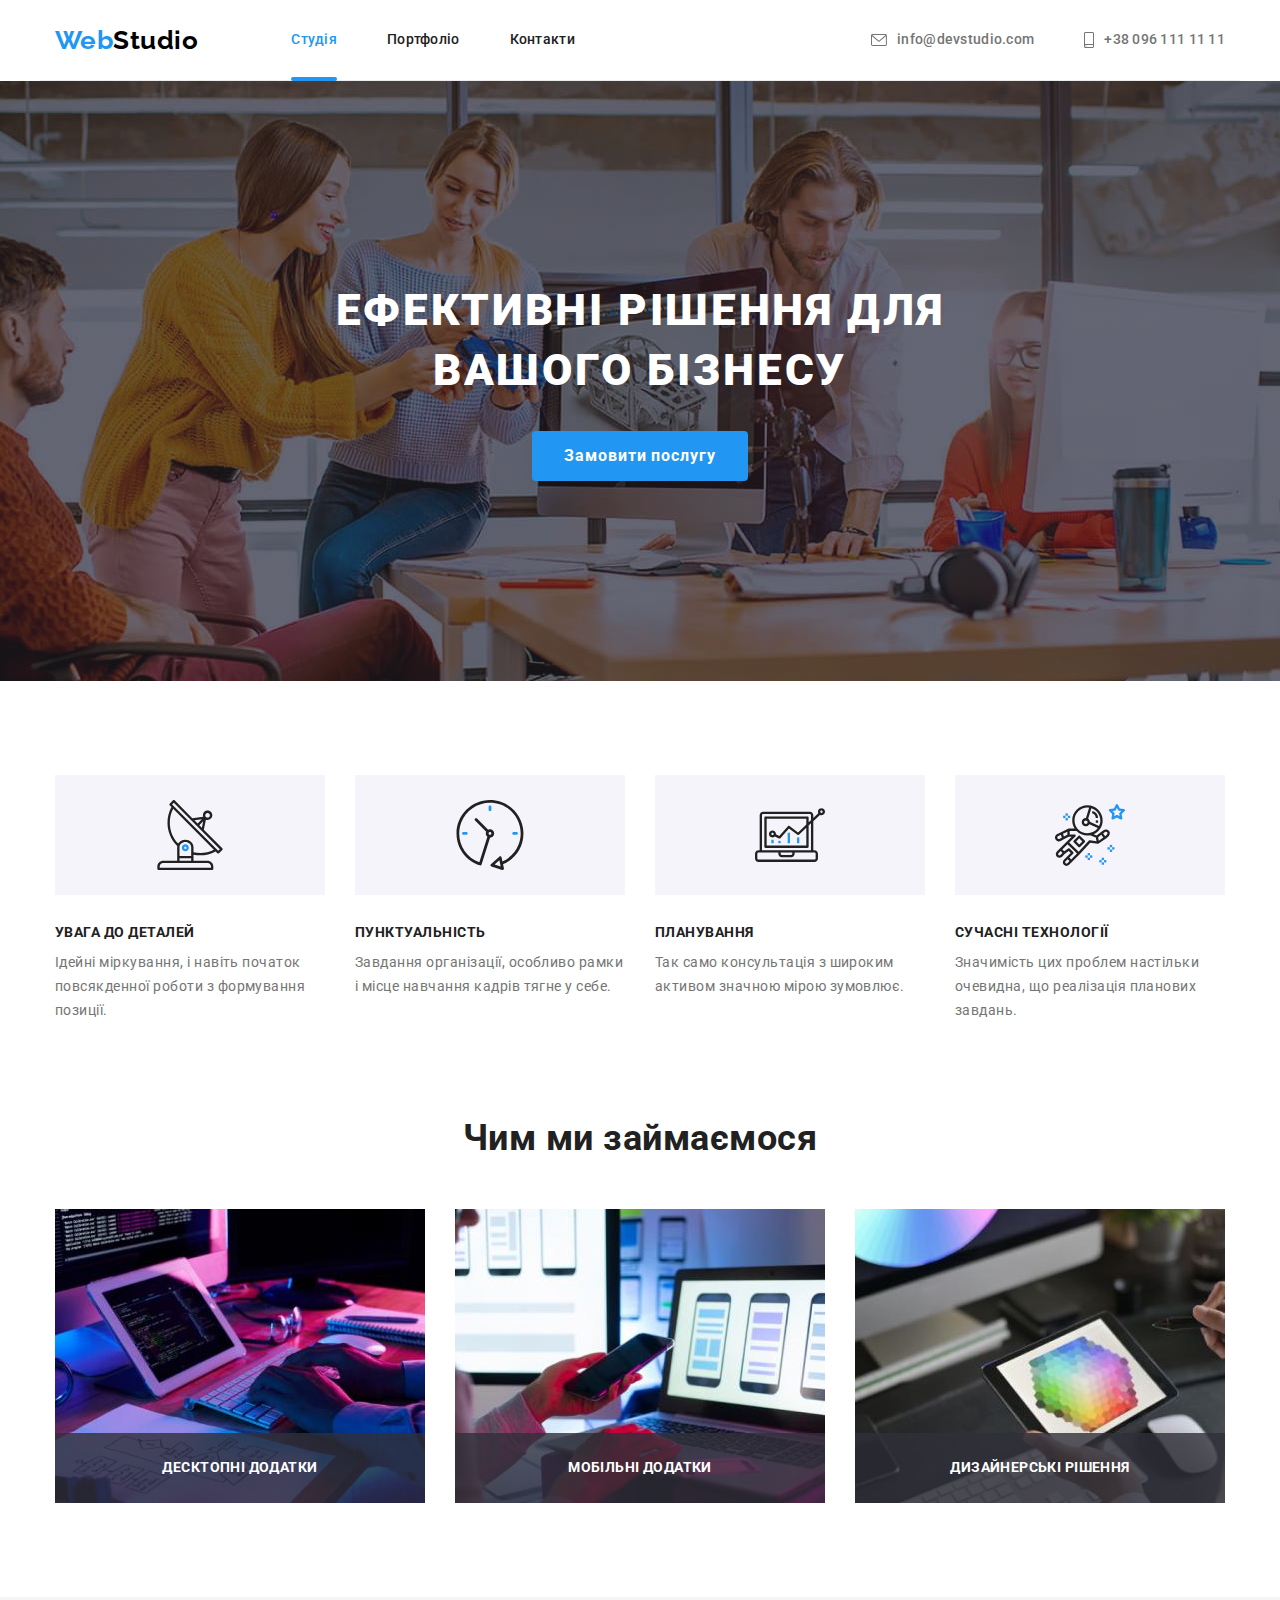
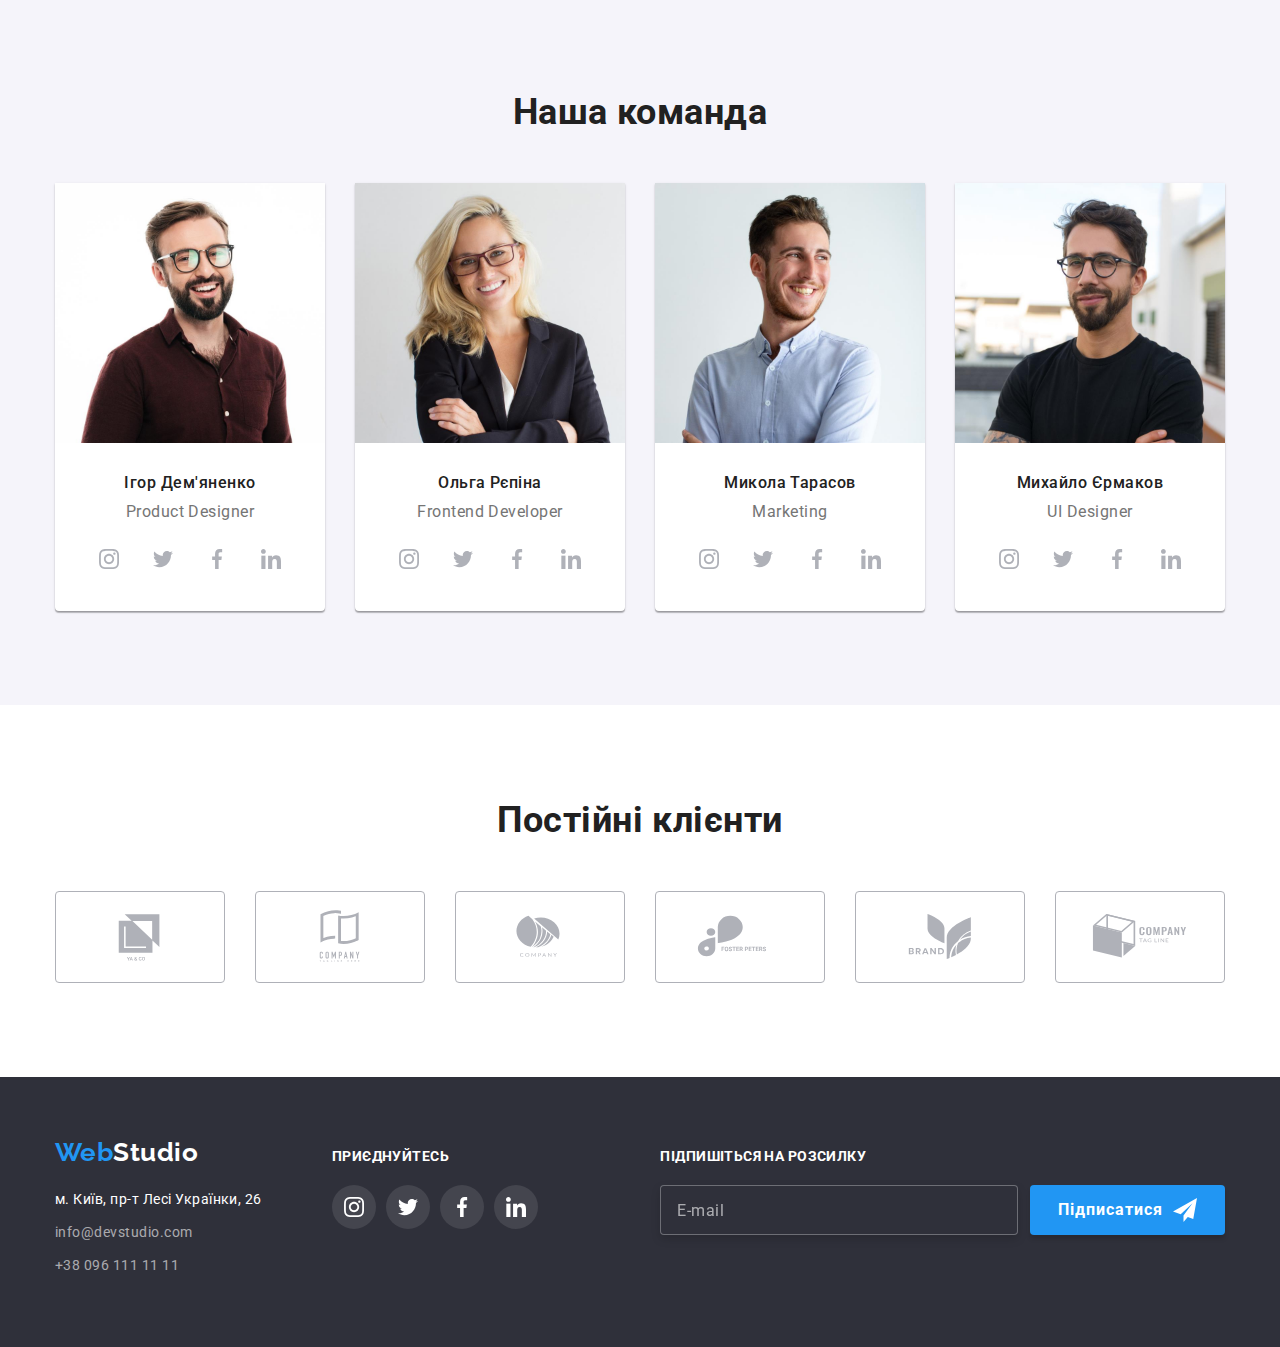
==== index.html @ 06f10ed0 "Initial commit" ====
<!DOCTYPE html>
<html lang="uk">
  <head>
    <meta charset="UTF-8" />
    <meta http-equiv="X-UA-Compatible" content="IE=edge" />
    <meta name="viewport" content="width=device-width, initial-scale=1.0" />
    <title>Document</title>
    <link rel="preconnect" href="https://fonts.googleapis.com" />
    <link rel="preconnect" href="https://fonts.gstatic.com" crossorigin />
    <link
      href="https://fonts.googleapis.com/css2?family=Raleway:wght@700&family=Roboto:wght@400;500;700;900&display=swap"
      rel="stylesheet"
    />
    <link
      rel="stylesheet"
      href="https://cdnjs.cloudflare.com/ajax/libs/modern-normalize/1.1.0/modern-normalize.min.css"
    />
    <link rel="stylesheet" href="./css/styles.css" />
  </head>

  <body>
    <!--Header-->
    <header class="index">
      <div class="container header">
        <nav class="main-nav">
          <a class="logo link" href=""><span class="accent">Web</span>Studio</a>

          <ul class="site-nav list">
            <li class="item">
              <a href="./index.html" class="link current">Студія</a>
            </li>
            <li class="item">
              <a href="./portfolio.html" class="link">Портфоліо</a>
            </li>
            <li class="item"><a href="" class="link">Контакти</a></li>
          </ul>
        </nav>

        <ul class="contacts-nav list">
          <li class="item">
            <a class="contacts-link link" href="mailto:info@devstudio.com">
              <svg class="mail-icon" width="16" height="12">
                <use href="./images/icons.svg#envelope"></use>
              </svg>
              info@devstudio.com</a
            >
          </li>
          <li class="item">
            <a class="contacts-link link" href="tel:+380961111111">
              <svg class="phone-icon" width="10" height="16">
                <use href="./images/icons.svg#smartphone"></use>
              </svg>
              +38 096 111 11 11</a
            >
          </li>
        </ul>
      </div>
    </header>

    <!-- Main -->
    <main>
      <!-- Hero -->
      <section class="hero overlay">
        <h1 class="hero-title">
          Ефективні рішення для <br />
          вашого бізнесу
        </h1>
        <button type="button" class="modal-button" data-modal-open>
          Замовити послугу
        </button>
      </section>

      <!-- Advantages -->
      <section class="section">
        <div class="container">
          <h2 class="section-title visually-hidden">Переваги студії</h2>
          <ul class="advantages-list list">
            <li class="item">
              <div class="advantage-icon-container">
                <svg class="advantage-icon" width="70px" height="70px">
                  <use href="./images/icons.svg#satellite_dish"></use>
                </svg>
              </div>
              <h3 class="title">УВАГА ДО ДЕТАЛЕЙ</h3>
              <p class="text">
                Ідейні міркування, і навіть початок повсякденної роботи з
                формування позиції.
              </p>
            </li>
            <li class="item">
              <div class="advantage-icon-container">
                <svg class="advantage-icon" width="70px" height="70px">
                  <use href="./images/icons.svg#clock"></use>
                </svg>
              </div>
              <h3 class="title">ПУНКТУАЛЬНІСТЬ</h3>
              <p class="text">
                Завдання організації, особливо рамки і місце навчання кадрів
                тягне у себе.
              </p>
            </li>
            <li class="item">
              <div class="advantage-icon-container">
                <svg class="advantage-icon" width="70px" height="70px">
                  <use href="./images/icons.svg#diagram"></use>
                </svg>
              </div>
              <h3 class="title">ПЛАНУВАННЯ</h3>
              <p class="text">
                Так само консультація з широким активом значною мірою зумовлює.
              </p>
            </li>
            <li class="item">
              <div class="advantage-icon-container">
                <svg class="advantage-icon" width="70px" height="70px">
                  <use href="./images/icons.svg#astronaut"></use>
                </svg>
              </div>
              <h3 class="title">СУЧАСНІ ТЕХНОЛОГІЇ</h3>
              <p class="text">
                Значимість цих проблем настільки очевидна, що реалізація
                планових завдань.
              </p>
            </li>
          </ul>
        </div>
      </section>

      <!-- Activity -->
      <section class="section no-padding-top">
        <div class="container">
          <h2 class="section-title">Чим ми займаємося</h2>
          <ul class="activity-list list">
            <li class="item">
              <div class="activity-list-container">
                <img
                  class="image"
                  src="./images/activity_1keyboard.jpg"
                  alt="Друк на клавіатурі"
                  width="370"
                  height="294"
                />
                <h3 class="title">Десктопні додатки</h3>
              </div>
            </li>
            <li class="item">
              <div class="activity-list-container">
                <img
                  class="image"
                  src="./images/activity_2laptop.jpg"
                  alt="Телефон та ноутбук"
                  width="370"
                  height="294"
                />
                <h3 class="title">Мобільні додатки</h3>
              </div>
            </li>
            <li class="item">
              <div class="activity-list-container">
                <img
                  class="image"
                  src="./images/activity_3tablet.jpg"
                  alt="Колірна гама на планшеті"
                  width="370"
                  height="294"
                />
                <h3 class="title">Дизайнерські рішення</h3>
              </div>
            </li>
          </ul>
        </div>
      </section>

      <!-- Team -->
      <section class="section team">
        <div class="container">
          <h2 class="section-title">Наша команда</h2>
          <ul class="team-list list">
            <li class="item">
              <img
                class="image"
                src="./images/product_designer.jpg"
                alt="Product Designer"
                width="270"
                height="260"
              />
              <div class="team-box">
                <h3 class="title">Ігор Дем'яненко</h3>
                <p class="text" lang="en">Product Designer</p>
                <ul class="social-list list">
                  <li class="social-list-item">
                    <a href="" class="social-list-link">
                      <svg class="social-list-icon" width="20px" height="20px">
                        <use href="./images/icons.svg#instagram"></use>
                      </svg>
                    </a>
                  </li>
                  <li class="social-list-item">
                    <a href="" class="social-list-link">
                      <svg class="social-list-icon" width="20px" height="20px">
                        <use href="./images/icons.svg#twitter"></use>
                      </svg>
                    </a>
                  </li>
                  <li class="social-list-item">
                    <a href="" class="social-list-link">
                      <svg class="social-list-icon" width="20px" height="20px">
                        <use href="./images/icons.svg#facebook"></use>
                      </svg>
                    </a>
                  </li>
                  <li class="social-list-item">
                    <a href="" class="social-list-link">
                      <svg class="social-list-icon" width="20px" height="20px">
                        <use href="./images/icons.svg#linkedin"></use>
                      </svg>
                    </a>
                  </li>
                </ul>
              </div>
            </li>
            <li class="item">
              <img
                class="image"
                src="./images/frontend_developer.jpg"
                alt="Frontend Developer"
                width="270"
                height="260"
              />
              <div class="team-box">
                <h3 class="title">Ольга Рєпіна</h3>
                <p class="text" lang="en">Frontend Developer</p>
                <ul class="social-list list">
                  <li class="social-list-item">
                    <a href="" class="social-list-link">
                      <svg class="social-list-icon" width="20px" height="20px">
                        <use href="./images/icons.svg#instagram"></use>
                      </svg>
                    </a>
                  </li>
                  <li class="social-list-item">
                    <a href="" class="social-list-link">
                      <svg class="social-list-icon" width="20px" height="20px">
                        <use href="./images/icons.svg#twitter"></use>
                      </svg>
                    </a>
                  </li>
                  <li class="social-list-item">
                    <a href="" class="social-list-link">
                      <svg class="social-list-icon" width="20px" height="20px">
                        <use href="./images/icons.svg#facebook"></use>
                      </svg>
                    </a>
                  </li>
                  <li class="social-list-item">
                    <a href="" class="social-list-link">
                      <svg class="social-list-icon" width="20px" height="20px">
                        <use href="./images/icons.svg#linkedin"></use>
                      </svg>
                    </a>
                  </li>
                </ul>
              </div>
            </li>
            <li class="item">
              <img
                class="image"
                src="./images/marketing.jpg"
                alt="Marketing"
                width="270"
                height="260"
              />
              <div class="team-box">
                <h3 class="title">Микола Тарасов</h3>
                <p class="text" lang="en">Marketing</p>
                <ul class="social-list list">
                  <li class="social-list-item">
                    <a href="" class="social-list-link">
                      <svg class="social-list-icon" width="20px" height="20px">
                        <use href="./images/icons.svg#instagram"></use>
                      </svg>
                    </a>
                  </li>
                  <li class="social-list-item">
                    <a href="" class="social-list-link">
                      <svg class="social-list-icon" width="20px" height="20px">
                        <use href="./images/icons.svg#twitter"></use>
                      </svg>
                    </a>
                  </li>
                  <li class="social-list-item">
                    <a href="" class="social-list-link">
                      <svg class="social-list-icon" width="20px" height="20px">
                        <use href="./images/icons.svg#facebook"></use>
                      </svg>
                    </a>
                  </li>
                  <li class="social-list-item">
                    <a href="" class="social-list-link">
                      <svg class="social-list-icon" width="20px" height="20px">
                        <use href="./images/icons.svg#linkedin"></use>
                      </svg>
                    </a>
                  </li>
                </ul>
              </div>
            </li>
            <li class="item">
              <img
                class="image"
                src="./images/ui_designer.jpg"
                alt="UI Designer"
                width="270"
                height="260"
              />
              <div class="team-box">
                <h3 class="title">Михайло Єрмаков</h3>
                <p class="text" lang="en">UI Designer</p>
                <ul class="social-list list">
                  <li class="social-list-item">
                    <a href="" class="social-list-link">
                      <svg class="social-list-icon" width="20px" height="20px">
                        <use href="./images/icons.svg#instagram"></use>
                      </svg>
                    </a>
                  </li>
                  <li class="social-list-item">
                    <a href="" class="social-list-link">
                      <svg class="social-list-icon" width="20px" height="20px">
                        <use href="./images/icons.svg#twitter"></use>
                      </svg>
                    </a>
                  </li>
                  <li class="social-list-item">
                    <a href="" class="social-list-link">
                      <svg class="social-list-icon" width="20px" height="20px">
                        <use href="./images/icons.svg#facebook"></use>
                      </svg>
                    </a>
                  </li>
                  <li class="social-list-item">
                    <a href="" class="social-list-link">
                      <svg class="social-list-icon" width="20px" height="20px">
                        <use href="./images/icons.svg#linkedin"></use>
                      </svg>
                    </a>
                  </li>
                </ul>
              </div>
            </li>
          </ul>
        </div>
      </section>
    </main>

    <!-- Clients -->
    <section class="section">
      <div class="container">
        <h2 class="section-title">Постійні клієнти</h2>
        <ul class="clients-list list">
          <li class="clients-list-item">
            <a href="" class="clients-list-link">
              <svg class="clients-list-icon" width="106px" height="60px">
                <use href="./images/icons.svg#logo_1"></use>
              </svg>
            </a>
          </li>
          <li class="clients-list-item">
            <a href="" class="clients-list-link">
              <svg class="clients-list-icon" width="106px" height="60px">
                <use href="./images/icons.svg#logo_2"></use>
              </svg>
            </a>
          </li>
          <li class="clients-list-item">
            <a href="" class="clients-list-link">
              <svg class="clients-list-icon" width="106px" height="60px">
                <use href="./images/icons.svg#logo_3"></use>
              </svg>
            </a>
          </li>
          <li class="clients-list-item">
            <a href="" class="clients-list-link">
              <svg class="clients-list-icon" width="106px" height="60px">
                <use href="./images/icons.svg#logo_4"></use>
              </svg>
            </a>
          </li>
          <li class="clients-list-item">
            <a href="" class="clients-list-link">
              <svg class="clients-list-icon" width="106px" height="60px">
                <use href="./images/icons.svg#logo_5"></use>
              </svg>
            </a>
          </li>
          <li class="clients-list-item">
            <a href="" class="clients-list-link">
              <svg class="clients-list-icon" width="106px" height="60px">
                <use href="./images/icons.svg#logo_6"></use>
              </svg>
            </a>
          </li>
        </ul>
      </div>
    </section>

    <!-- Footer -->
    <footer class="page-footer">
      <div class="container">
        <div class="logo-address-subscribe">
          <div class="logo-address">
            <a class="logo link" href=""
              ><span class="accent">Web</span>Studio</a
            >

            <address>
              <p class="address">м. Київ, пр-т Лесі Українки, 26</p>
              <ul class="contacts-address list">
                <li>
                  <a class="link" href="mailto:info@devstudio.com"
                    >info@devstudio.com</a
                  >
                </li>
                <li>
                  <a class="link" href="tel:+380961111111">+38 096 111 11 11</a>
                </li>
              </ul>
            </address>
          </div>

          <div class="subscribe">
            <p class="subscribe-subtitle">приєднуйтесь</p>
            <ul class="social-list-footer list">
              <li class="social-list-item-footer">
                <a href="" class="social-list-link-footer">
                  <svg
                    class="social-list-icon-footer"
                    width="20px"
                    height="20px"
                  >
                    <use href="./images/icons.svg#instagram"></use>
                  </svg>
                </a>
              </li>
              <li class="social-list-item-footer">
                <a href="" class="social-list-link-footer">
                  <svg
                    class="social-list-icon-footer"
                    width="20px"
                    height="20px"
                  >
                    <use href="./images/icons.svg#twitter"></use>
                  </svg>
                </a>
              </li>
              <li class="social-list-item-footer">
                <a href="" class="social-list-link-footer">
                  <svg
                    class="social-list-icon-footer"
                    width="20px"
                    height="20px"
                  >
                    <use href="./images/icons.svg#facebook"></use>
                  </svg>
                </a>
              </li>
              <li class="social-list-item-footer">
                <a href="" class="social-list-link-footer">
                  <svg
                    class="social-list-icon-footer"
                    width="20px"
                    height="20px"
                  >
                    <use href="./images/icons.svg#linkedin"></use>
                  </svg>
                </a>
              </li>
            </ul>
          </div>
        </div>

        <div class="subscribe-newsletter">
          <div class="subscribe-newsletter-wrapper">
            <label for="subscribe-newsletter" class="subscribe-newsletter-label"
              >Підпишіться на розсилку</label
            >
            <input
              id="subscribe-newsletter"
              type="email"
              class="subscribe-newsletter-input"
              name="subscribe-newsletter"
              placeholder="E-mail"
            />
          </div>

          <div class="subscribe-newsletter-button-wrapper">
            <button class="subscribe-newsletter-button">
              Підписатися
              <svg class="subscribe-newsletter-icon" width="24px" height="24px">
                <use href="./images/icons.svg#send"></use>
              </svg>
            </button>
          </div>
        </div>
      </div>
    </footer>

    <div class="backdrop is-hidden" data-modal>
      <div class="modal">
        <button class="modal-close-button" data-modal-close>
          <svg class="modal-close-button-icon" width="18px" height="18px">
            <use href="./images/icons.svg#close-icon"></use>
          </svg>
        </button>

        <form class="contact-form">
          <p class="contact-form-subtitle">
            Залиште свої дані, ми вам передзвонимо
          </p>
          <label for="user_name" class="contact-form-label">Ім'я</label>
          <div class="contact-form-input-wrapper">
            <input
              type="text"
              class="contact-form-input"
              name="user_name"
              id="user_name"
              required
              minlength="2"
              pattern="^[a-zA-Zа-яА-ЯіІїЇ]+$"
            />
            <svg class="contact-form-icon" width="18px" height="18px">
              <use href="./images/icons.svg#form_person"></use>
            </svg>
          </div>

          <label for="user_phone_number" class="contact-form-label"
            >Телефон</label
          >
          <div class="contact-form-input-wrapper">
            <input
              type="tel"
              class="contact-form-input"
              name="user_phone_number"
              id="user_phone_number"
              required
              pattern="[0-9]{3}-[0-9]{3}-[0-9]{2}-[0-9]{2}"
              title="xxx-xxx-xx-xx"
            />
            <svg class="contact-form-icon" width="18px" height="18px">
              <use href="./images/icons.svg#form_phone"></use>
            </svg>
          </div>

          <label for="user_email" class="contact-form-label">Пошта</label>
          <div class="contact-form-input-wrapper">
            <input
              type="email"
              class="contact-form-input"
              name="user_email"
              id="user_email"
              required
            />
            <svg class="contact-form-icon" width="18px" height="18px">
              <use href="./images/icons.svg#form_email"></use>
            </svg>
          </div>

          <label for="user_message" class="contact-form-label">Коментар</label>
          <textarea
            name="user_message"
            class="contact-form-message"
            id="user_message"
            placeholder="Введіть текст"
          ></textarea>

          <div class="contact-form-checkbox-container">
            <input
              id="user_policy"
              name="user_policy"
              type="checkbox"
              class="contact-form-checkbox visually-hidden"
              required
            />
            <label for="user_policy" class="contact-form-checkbox-desc"
              >Погоджуюся з розсилкою та приймаю
              <a class="contact-form-checkbox-link" href=""
                >Умови договору</a
              ></label
            >
          </div>

          <button type="submit" class="contact-form-submit">Відправити</button>
        </form>
      </div>
    </div>

    <script src="./js/modal.js"></script>
  </body>
</html>
---- css/styles.css ----
:root {
    --primary-text-color: #212121;
    --text-color: #757575;
    --accent-color: #2196F3;
    --primary-white-color: #ffffff;
    --second-background-color: #2F303A;
    --third-background-color: #F5F4FA;
    --primary-icon-color: #AFB1B8;
    --transition-dur-and-func: 250ms cubic-bezier(0.4, 0, 0.2, 1);
}

body {
    background-color: var(--primary-white-color);
    color: var(--primary-text-color);

    font-family: 'Roboto', sans-serif;
    letter-spacing: 0.03em;
}

.container {
    margin-left: auto;
    margin-right: auto;
    width: 1200px;
    padding-left: 15px;
    padding-right: 15px;
    /* outline: 2px solid tomato; */
}

h1,
h2,
h3,
p {
    margin-top: 0;
    margin-bottom: 0;
}

.link {
    text-decoration: none;
}

.list {
    padding: 0;
    margin: 0;
    list-style: none;
}

/* ============================================Header============================================ */
.header {
    border-bottom: 1px solid #ECECEC;
}

.container.header {
    display: flex;
    align-items: center;
}

/* Main nav */
.main-nav {
    display: flex;
    align-items: center;
}

/* Logo */
.logo {
    color: #000000;

    font-family: 'Raleway', sans-serif;
    font-weight: 700;
    font-size: 26px;
    line-height: 1.19;
}

.logo .accent {
    color: var(--accent-color);
}

/* ============================================Site nav============================================ */
.site-nav {
    display: flex;
    margin-left: 93px;
}

.site-nav .item + .item {
    margin-left: 50px;
}

.site-nav .link {
    display: block;
    padding-top: 32px;
    padding-bottom: 32px;

    color: var(--primary-text-color);
    font-weight: 500;
    font-size: 14px;
    line-height: 1.14;
    letter-spacing: 0.02em;

    transition: color var(--transition-dur-and-func);
}

.site-nav .link:hover,
.site-nav .link:focus {
    color: var(--accent-color);
}

.site-nav .link.current {
    position: relative;
    color: var(--accent-color);
}

.site-nav .link.current::after {
    position: absolute;
    left: 0;
    bottom:-1px;
    content: "";
    display: block;
    width: 100%;
    height: 4px;

    background-color: var(--accent-color);
    border-radius: 2px;
}

.contacts-nav {
    display: flex;
    margin-left: auto;
    align-items: center;
}

.contacts-nav .item + .item {
    margin-left: 50px;
}

.contacts-link {
    display: flex;
    align-items: center;
    color: var(--text-color);
}

.mail-icon {
    margin-right: 10px;
    fill: currentColor;
}

.phone-icon {
    margin-right: 10px;
    fill: currentColor;
}

.contacts-nav .link {
    color: var(--text-color);
    font-weight: 500;
    font-size: 14px;
    line-height: 1.14;
    letter-spacing: 0.02em;
    transition: color var(--transition-dur-and-func);
}

.contacts-nav .link:hover,
.contacts-nav .link:focus {
    color: var(--accent-color);
}

/* Стилі для Студія */
/* ============================================Main============================================ */
.hero {
    padding: 200px 0px;

    background-color: #C4C4C4;
    text-align: center;
}

.overlay {
    max-width: 1600px;
    height: 600px;
    margin-left: auto;
    margin-right: auto;
    background-image: linear-gradient(rgba(47, 48, 58, 0.4), rgba(47, 48, 58, 0.4)), url("../images/header_img.jpg");
    background-size: cover;
    background-position: center;
}

.hero-title {
    margin-bottom: 30px;

    color: #FFFFFF;

    font-weight: 900;
    font-size: 44px;
    line-height: 1.36;
    letter-spacing: 0.06em;
    text-transform: uppercase;
}

/* ============================================Button============================================ */
.modal-button {
    display: inline-block;
    border: 0;
    border-radius: 4px;
    padding: 10px 32px;

    background-color: var(--accent-color);
    color: var(--primary-white-color);

    font-weight: 700;
    font-size: 16px;
    line-height: 1.88;
    letter-spacing: 0.06em;

    cursor: pointer;

    transition: background-color var(--transition-dur-and-func);
}

.modal-button:hover,
.modal-button:focus {
    background-color: #188CE8;
}

/* Section */
.section {
    padding-top: 94px;
    padding-bottom: 94px;
}

.section.no-padding-top {
   padding-top: 0; 
}

.section-title {
    margin-bottom: 50px;

    color: var(--primary-text-color);

    font-weight: 700;
    font-size: 36px;
    line-height: 1.17;
    text-align: center;
}

/* ============================================Advantages============================================ */
.advantages-list {
    display: flex;
    gap: 30px;
}

.advantages-list .item {
    width: 270px;
}

.advantage-icon-container {
    display: flex;
    justify-content:center;
    align-items:center;

    margin-bottom: 30px;
    height: 120px;

    background-color: var(--third-background-color);
}

.advantages-list .title {
    margin-bottom: 10px;

    color: var(--primary-text-color);

    font-weight: 700;
    font-size: 14px;
    line-height: 1.14;
    text-transform: uppercase;
}

.advantages-list .text {

    color: var(--text-color);

    font-size: 14px;
    line-height: 1.71;
}

/* ============================================Activity============================================ */
.activity-list {
    display: flex;
    gap: 30px;
}

.activity-list-container {
    position: relative;
}

.activity-list .image {
    display: block;
    position: relative;
}

.activity-list .title {
    position: absolute;
    bottom: 0;
    
    padding-top: 27px;
    padding-bottom: 27px;
    width: 100%;

    background: rgba(47, 48, 58, 0.8);
    color: var(--primary-white-color);

    font-weight: 700;
    font-size: 14px;
    line-height: 1.14;
    text-align: center;
    letter-spacing: 0.03em;
    text-transform: uppercase;
    }

/* ============================================Team============================================ */
.team {
    background-color: var(--third-background-color);
}

.team-list {
    display: flex;
    gap: 30px;
}

.team-list .item {
    background-color: var(--primary-white-color);
    box-shadow: 0px 1px 3px rgba(0, 0, 0, 0.12), 0px 1px 1px rgba(0, 0, 0, 0.14), 0px 2px 1px rgba(0, 0, 0, 0.2);
    border-radius: 0px 0px 4px 4px;
}

.team-box {
    padding-top: 30px;
    padding-bottom: 30px;
    padding-left: 10px;
    padding-right: 10px;

    text-align: center;
}

.team-list .image {
    display: block;
}

.team-list .title {
    margin-bottom: 10px;

    color: var(--primary-text-color);

    font-weight: 500;
    font-size: 16px;
    line-height: 1.19;
}

.team-list .text {
    margin-bottom: 16px;

    color: var(--text-color);

    font-size: 16px;
    line-height: 1.19;
}

.social-list {
    display: flex;
    justify-content: center;
    column-gap: 10px;
}

.social-list-link {
    display: flex;
    justify-content:center;
    align-items:center;

    width: 44px;
    height: 44px;
    border-radius: 50%;

    color: var(--primary-icon-color);

    transition: background-color var(--transition-dur-and-func);
}

.social-list-icon {
    fill: currentColor;
    transition: fill var(--transition-dur-and-func);
}

.social-list-link:hover,
.social-list-link:focus {
    background-color: var(--accent-color);
}

.social-list-link:hover .social-list-icon,
.social-list-link:focus .social-list-icon {
    fill: var(--primary-white-color);
}

/* Clients */
.clients-list {
    display: flex;
    justify-content: center;
    column-gap: 30px;
}

.clients-list-link {
    display: flex;
    justify-content:center;
    align-items:center;

    width: 170px;
    height: 92px;
    border: 1px solid var(--primary-icon-color);
    border-radius: 4px;

    color: var(--primary-icon-color);
    transition: border-color var(--transition-dur-and-func);
}

.clients-list-icon {
    fill: currentColor;
    transition: fill var(--transition-dur-and-func);
    }
    
.clients-list-link:hover,
.clients-list-link:focus {
    border-color: var(--accent-color);
}
    
.clients-list-link:hover .clients-list-icon,
.clients-list-link:focus .clients-list-icon {
    fill: var(--accent-color);
}

/* ============================================Footer============================================ */
.page-footer {
    padding-top: 60px;
    padding-bottom: 60px;

    background-color: var(--second-background-color);
}

.page-footer .container {
    display: flex;
    align-items: baseline;
}

.logo-address-subscribe {
    display: flex;
    align-items: baseline;
}

.logo-address {
    display: flex;
    flex-direction: column;
}

.page-footer .logo {
    display: inline-block;
    margin-bottom: 20px;

    color: var(--primary-white-color);
}

.address {
    margin-bottom: 9px;

    color: var(--primary-white-color);

    font-style: normal;
    font-size: 14px;
    line-height: 1.71;
}

.contacts-address .link {
    display: inline-block;
    margin-bottom: 9px;

    color: rgba(255, 255, 255, 0.6);

    font-style: normal;
    font-size: 14px;
    line-height: 1.71;

    transition: color var(--transition-dur-and-func);
}

.contacts-address .link:hover,
.contacts-address .link:focus {
    color: var(--accent-color);
}

.subscribe {
    display: flex;
    flex-direction: column;
    margin-left: 70px;
}

.subscribe-subtitle {
    margin-bottom: 20px;

    font-weight: 700;
    font-size: 14px;
    line-height: 1.14;
    letter-spacing: 0.03em;
    text-transform: uppercase;

    color: #FFFFFF;
}

.social-list-footer {
    display: flex;
    /* justify-content: center; */
    column-gap: 10px;
}

.social-list-link-footer {
    display: flex;
    justify-content:center;
    align-items:center;

    width: 44px;
    height: 44px;
    border-radius: 50%;

    color: var(--primary-white-color);
    background-color: rgba(255, 255, 255, 0.1);
    transition: background-color var(--transition-dur-and-func);
}

.social-list-icon-footer {
    fill: currentColor;
}

.social-list-link-footer:hover,
.social-list-link-footer:focus {
    background-color: var(--accent-color);
}

.subscribe-newsletter {
    display: flex;
    margin-left: auto;
}

.subscribe-newsletter-wrapper {
    display: flex;
    flex-direction: column;
}

.subscribe-newsletter-label {
    margin-bottom: 20px;
    color: var(--primary-white-color);
    font-weight: 700;
    font-size: 14px;
    line-height: 1.14;
    letter-spacing: 0.03em;
    text-transform: uppercase;
}

.subscribe-newsletter-input {
    width: 358px;
    height: 50px;
    padding-top: 15px;
    padding-bottom: 15px;
    padding-left: 16px;
    padding-right: 10px;
    border: 1px solid rgba(255, 255, 255, 0.3);
    filter: drop-shadow(0px 4px 4px rgba(0, 0, 0, 0.15));
    background-color: var(--second-background-color);
    border-radius: 4px;
    color: var(--primary-white-color);
    transition: border-color var(--transition-dur-and-func);
}

.subscribe-newsletter-input:focus {
    outline: none;
    border-color: var(--accent-color);
}

.subscribe-newsletter-input::placeholder {
    font-weight: 400;
    font-size: 16px;
    line-height: 1.25;
    letter-spacing: 0.03em;
    
    color: rgba(255, 255, 255, 0.6);
}

.subscribe-newsletter-button-wrapper {
    display: flex;
    align-items: flex-end;
}

.subscribe-newsletter-button {
    display: flex;
    align-items: center;

    margin-left: 12px;

    padding-top: 10px;
    padding-bottom: 10px;
    padding-left: 28px;
    padding-right: 28px;

    background-color: var(--accent-color);
    color: var(--primary-white-color);
    box-shadow: 0px 4px 4px rgba(0, 0, 0, 0.15);
    border-radius: 4px;
    border: 0;

    font-weight: 700;
    font-size: 16px;
    line-height: 1.88;
    text-align: center;
    letter-spacing: 0.06em;

    cursor: pointer;
}

.subscribe-newsletter-icon {
    fill: currentColor;
    margin-left: 10px;
}

/* ============================================BACKDROP============================================ */
.backdrop {
    position: fixed;
    top: 0;
    left: 0;
    z-index: 100;
    width: 100%;
    height: 100%;
    background-color: rgba(0, 0, 0, 0.2);
    transition: opacity var(--transition-dur-and-func), visibility var();
}

.backdrop.is-hidden {
    opacity: 0;
    visibility: hidden;
    pointer-events: none;
}

.modal {
    position: absolute;
    top: 50%;
    left: 50%;
    min-width: 528px;
    min-height: 581px;
    padding: 40px;
    border-radius: 4px;
    transform: translate(-50%, -50%);
    background-color: #FFFFFF;
}

.modal-close-button {
    position: absolute;
    top: 8px;
    right: 8px;
    display: flex;
    justify-content: center;
    align-items: center;
    width: 30px;
    height: 30px;
    border: 1px solid rgba(0, 0, 0, 0.1);
    border-radius: 50%;
    background-color: transparent;
    padding: 0;
    cursor: pointer;
}

.contact-form-subtitle {
    margin-bottom: 12px;
    font-weight: 700;
    font-size: 20px;
    line-height: 1.15;
    text-align: center;
}

.contact-form-label {
    display: block;
    margin-bottom: 4px;
    color: var(--text-color);
    font-weight: 400;
    font-size: 12px;
    line-height: 1.17;
    letter-spacing: 0.01em;
}

.contact-form-input-wrapper {
    position: relative;
    margin-bottom: 10px;
}

.contact-form-input {
    width: 100%;
    height: 40px;
    padding-left: 42px;
    padding-right: 10px;
    padding-top: 0;
    padding-bottom: 0;
    border: 1px solid rgba(33, 33, 33, 0.2);
    border-radius: 4px;
    cursor: pointer;
    transition: border-color var(--transition-dur-and-func);
}

.contact-form-input:focus {
    outline: none;
    border-color: var(--accent-color);
}

.contact-form-icon {
    position: absolute;
    top: 50%;
    left: 12px;
    transform: translateY(-50%);
    transition: fill var(--transition-dur-and-func);
}

.contact-form-input:focus + .contact-form-icon {
    fill: var(--accent-color);
}

.contact-form-message {
    width: 100%;
    height: 120px;
    resize: none;
    margin-bottom: 20px;
    padding: 12px 16px;
    border: 1px solid rgba(33, 33, 33, 0.2);
    border-radius: 4px;
    transition: border-color var(--transition-dur-and-func);
    font-weight: 400;
    font-size: 12px;
    line-height: 1.17px;
    letter-spacing: 0.01em;
    cursor: pointer;
}

.contact-form-message:focus {
    outline: none;
    border-color: var(--accent-color);
}

.contact-form-message::placeholder {
    font-weight: 400;
    font-size: 12px;
    color: rgba(117, 117, 117, 0.5);
}

.contact-form-checkbox-container {
    display: flex;
    justify-content: center;
    margin-bottom: 30px;
}

.contact-form-checkbox-desc {
    display: flex;
    align-items: center;
    color: var(--text-color);
    font-weight: 400;
    font-size: 14px;
    line-height: 1.71;
}

.contact-form-checkbox-link {
    margin-left: 2px;
    color: var(--accent-color);
}

.contact-form-checkbox-desc::before {
    margin-right: 7px;
    width: 16px;
    height: 15px;
    border: 1px solid var(--primary-text-color);
    border-radius: 2px;
    content: "";
    cursor: pointer;

    transition: border var(--transition-dur-and-func), background-image var(--transition-dur-and-func);
}

.contact-form-checkbox:checked + .contact-form-checkbox-desc::before {
    border: 0px;
    background-image: url(../images/check.svg);
}

.contact-form-submit {
    display: flex;
    justify-content: center;
    border: 0;
    border-radius: 4px;
    padding: 10px 52px;
    margin-left: auto;
    margin-right: auto;

    background-color: var(--accent-color);
    box-shadow: 0px 4px 4px rgba(0, 0, 0, 0.15);
    color: var(--primary-white-color);
    
    font-weight: 700;
    font-size: 16px;
    line-height: 1.88;
    letter-spacing: 0.06em;

    cursor: pointer;

    transition: background-color var(--transition-dur-and-func);
}

.contact-form-submit:hover,
.contact-form-submit:focus {
    background-color: #188CE8;
}

/* PORTFOLIO */

/* Filter */
.filter-list {
    display: flex;
    justify-content: center;
    margin-bottom: 50px;
}

.filter-list .item + .item {
    margin-left: 8px;
}

.filter {
    display: inline-block;
    border: 0;
    border-radius: 4px;
    padding: 6px 22px;

    background-color: var(--third-background-color);
    color: var(--primary-text-color);

    
    font-weight: 500;
    font-size: 16px;
    line-height: 1.62;
    letter-spacing: 0.03em;
    text-align: center;

    cursor: pointer;

    transition: box-shadow var(--transition-dur-and-func), background-color var(--transition-dur-and-func), color var(--transition-dur-and-func);
}

.filter:hover,
.filter:focus {
    box-shadow: 0px 3px 1px rgba(0, 0, 0, 0.1), 0px 1px 2px rgba(0, 0, 0, 0.08), 0px 2px 2px rgba(0, 0, 0, 0.12);
    background-color: var(--accent-color);
    color: var(--primary-white-color);
}

.visually-hidden {
    position: absolute;
    width: 1px;
    height: 1px;
    margin: -1px;
    border: 0;
    padding: 0;
    
    white-space: nowrap;
    clip-path: inset(100%);
    clip: rect(0 0 0 0);
    overflow: hidden;
}

.portfolio-list {
    display: flex;
    flex-wrap: wrap;
    margin: -15px;
}

.portfolio-list .item {
    width: 370px;
    margin: 15px;
}

.portfolio-list .link {
    display: block;
}

.portfolio-list .link:hover,
.portfolio-list .link:focus {
    box-shadow: 0px 1px 1px rgba(0, 0, 0, 0.12), 0px 4px 4px rgba(0, 0, 0, 0.06), 1px 4px 6px rgba(0, 0, 0, 0.16);
}

.portfolio-list .image {
    display: block;
}

.portfolio-box {
    width: 100%;
    padding-top: 20px;
    padding-bottom: 19px;
    padding-left: 23px;
    padding-right: 23px;

    border-right-width: 1px;
    border-right-style: solid;
    border-right-color: #EEEEEE;

    border-bottom-width: 1px;
    border-bottom-style: solid;
    border-bottom-color: #EEEEEE;

    border-left-width: 1px;
    border-left-style: solid;
    border-left-color: #EEEEEE;
}
.portfolio-list .title {
    margin-bottom: 4px;
    /* width: 100%; */

    color: var(--primary-text-color);

    font-weight: 700;
    font-size: 18px;
    line-height: 2.0;
    letter-spacing: 0.06em;
}

.portfolio-list .text {
    /* width: 100%; */
    
    color: var(--text-color);

    font-size: 16px;
    line-height: 1.88; 
    letter-spacing: 0.03em;
}

.portfolio-thumb {
    position: relative;
    overflow: hidden;
}

.portfolio-thumb::before {
    display: inline-block;
    content: "";

    position: absolute;
    top: 0;
    left: 0;
    width: 100%;
    height: 100%;
    background-color: rgba(33, 150, 243, 0.9);

    /* opacity: 0; */

    transform: translateY(100%);
    transition: transform var(--transition-dur-and-func);
}

.portfolio-list .item:hover .portfolio-thumb::before {
    transform: translateY(0);
}

.portfolio-overlay {
    display: flex;
    align-items: center;
    padding-left: 24px;
    padding-right: 24px;

    position: absolute;
    top: 0;
    left: 0;
    width: 100%;
    height: 100%;

    transform: translateY(100%);
    transition: transform var(--transition-dur-and-func);
}

.portfolio-list .item:hover .portfolio-overlay {
    transform: translateY(0);
}

.portfolio-overlay-text {
    font-weight: 400;
    font-size: 18px;
    line-height: 1.56;
    
    color: var(--primary-white-color);
}
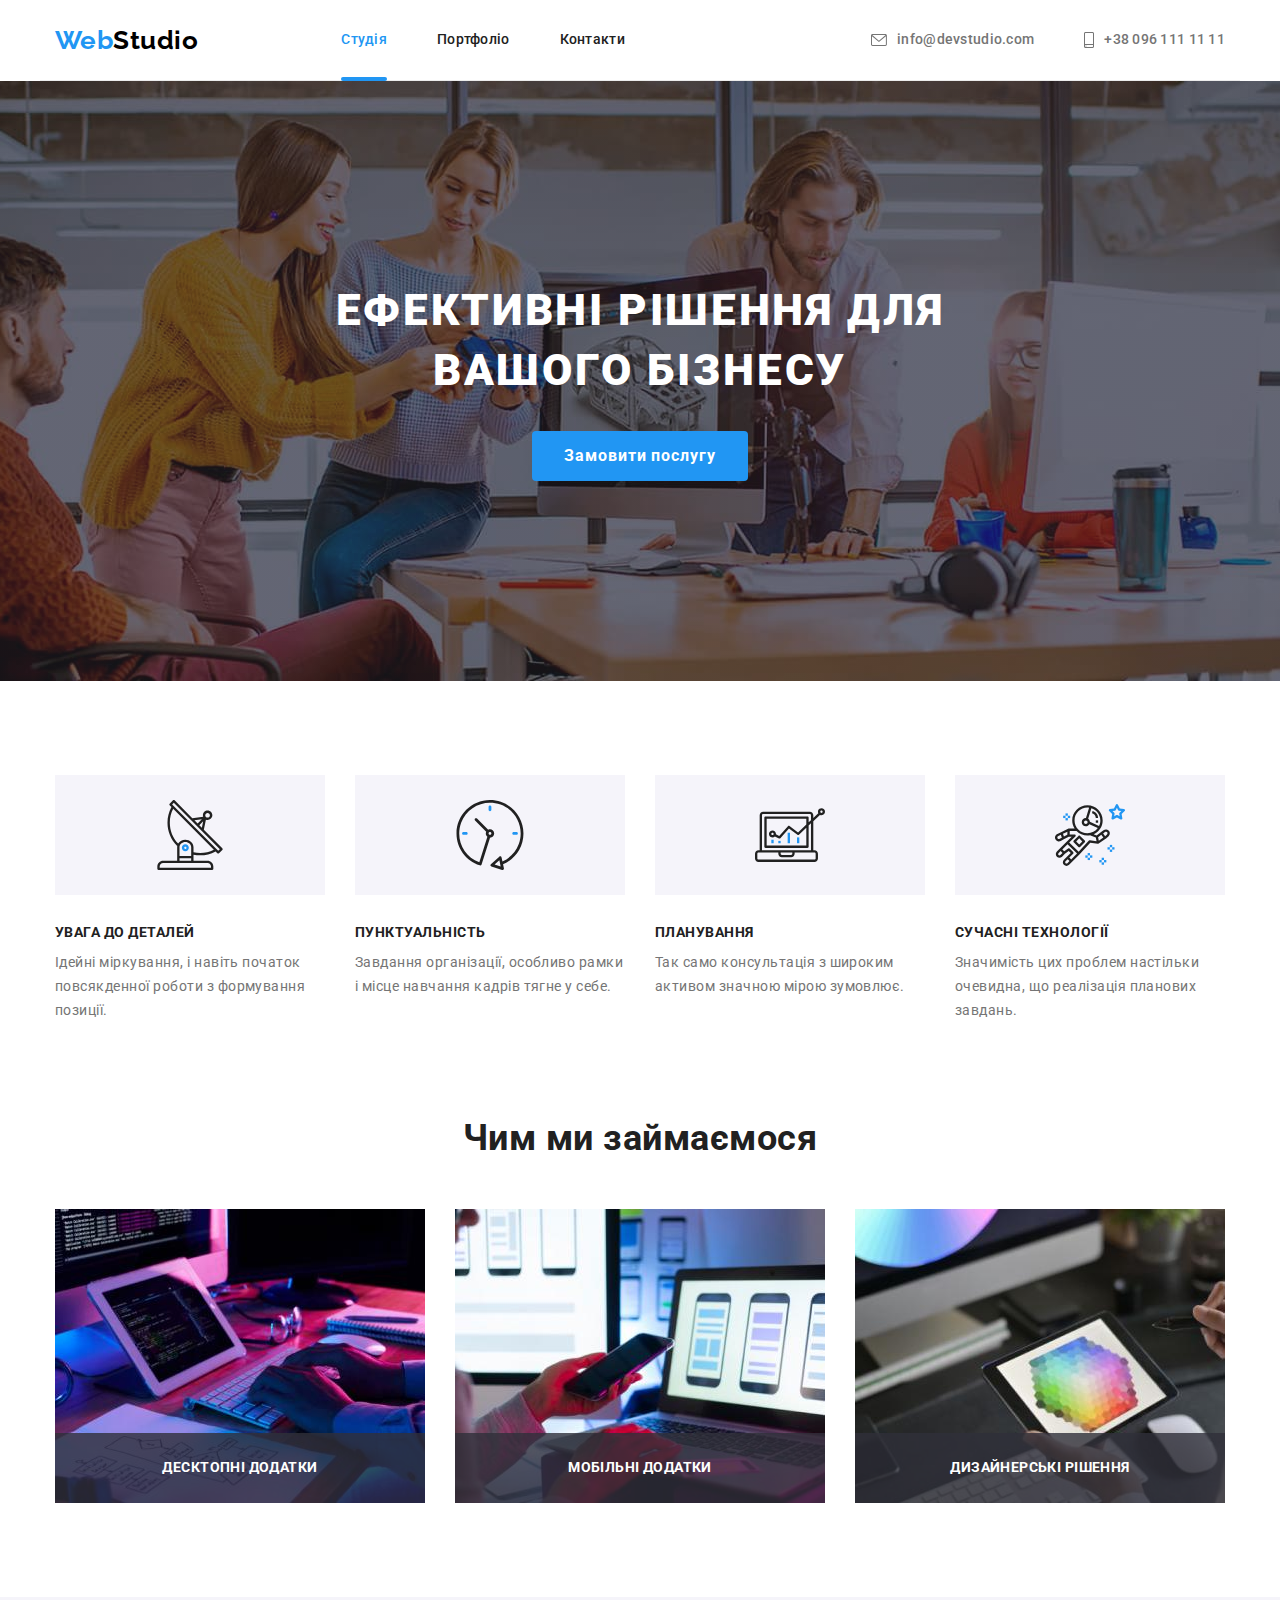
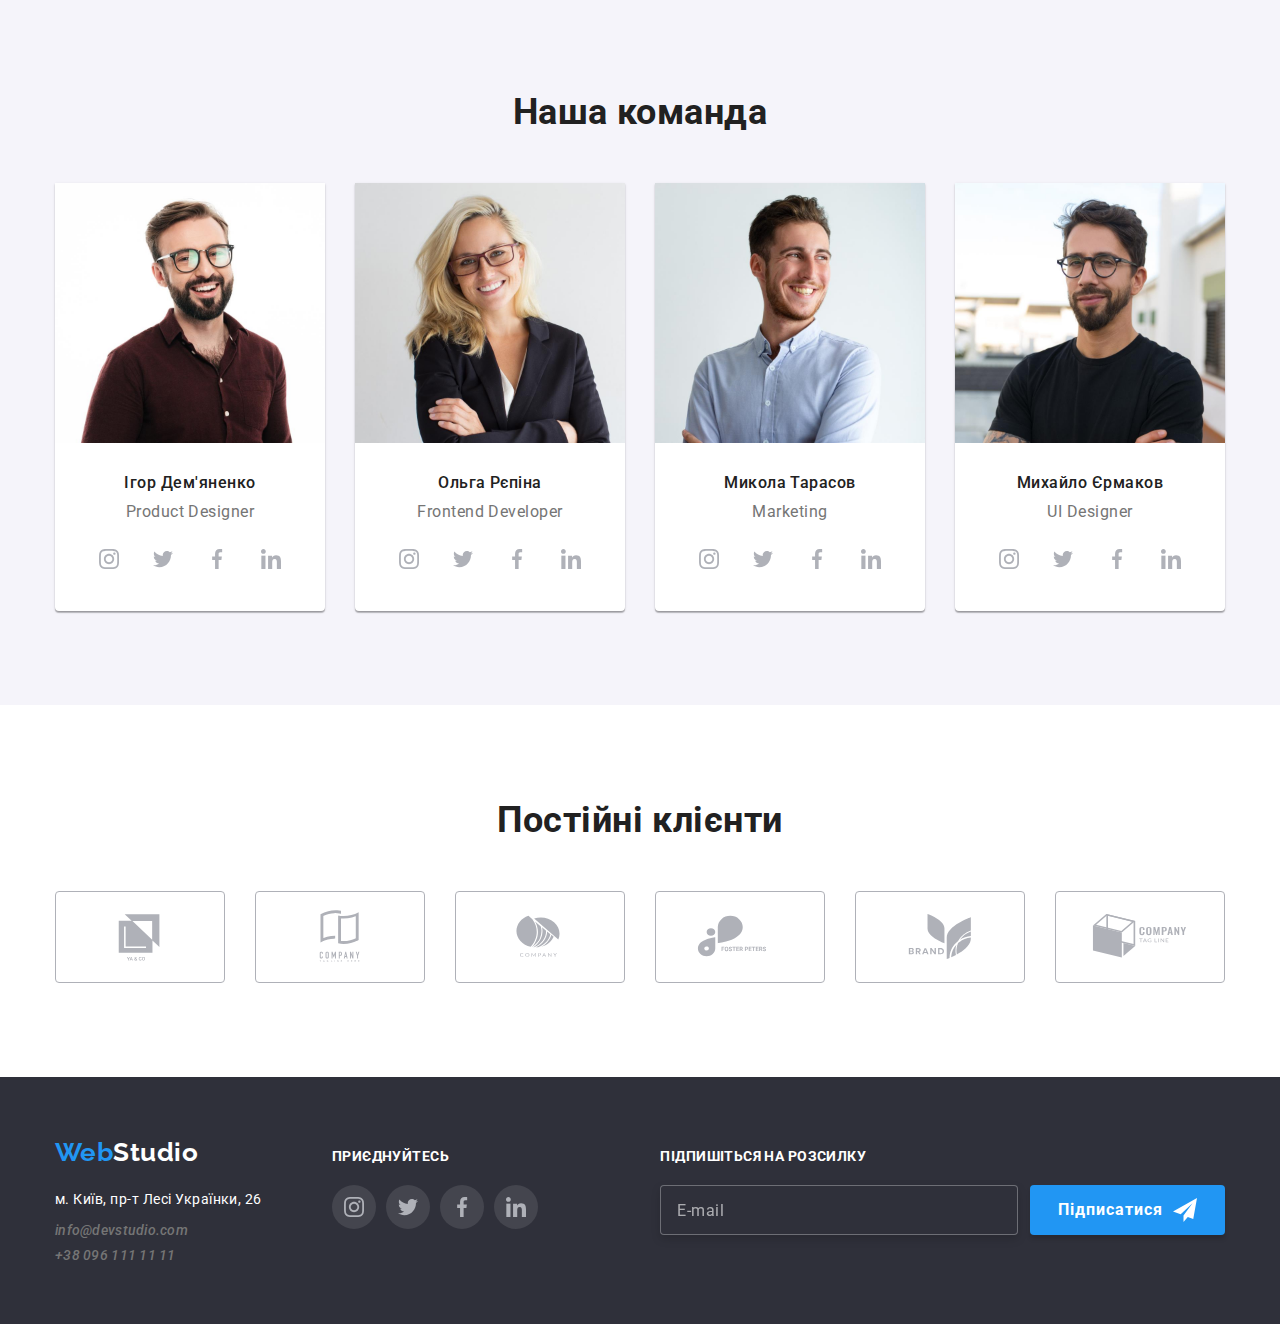
==== commit e397bed6: "Update index.html" ====
--- a/index.html
+++ b/index.html
@@ -20,34 +20,34 @@
 
   <body>
     <!--Header-->
-    <header class="index">
-      <div class="container header">
+    <header class="page-header">
+      <div class="container page-header__container">
         <nav class="main-nav">
-          <a class="logo link" href=""><span class="accent">Web</span>Studio</a>
+          <a class="logo link" href=""><span class="logo--accent">Web</span>Studio</a>
 
           <ul class="site-nav list">
-            <li class="item">
-              <a href="./index.html" class="link current">Студія</a>
-            </li>
-            <li class="item">
-              <a href="./portfolio.html" class="link">Портфоліо</a>
-            </li>
-            <li class="item"><a href="" class="link">Контакти</a></li>
+            <li class="site-nav__item">
+              <a href="./index.html" class="site-nav__link link site-nav__link--current">Студія</a>
+            </li>
+            <li class="site-nav__item">
+              <a href="./portfolio.html" class="site-nav__link link">Портфоліо</a>
+            </li>
+            <li class="site-nav__item"><a href="" class="site-nav__link link">Контакти</a></li>
           </ul>
         </nav>
 
-        <ul class="contacts-nav list">
-          <li class="item">
-            <a class="contacts-link link" href="mailto:info@devstudio.com">
-              <svg class="mail-icon" width="16" height="12">
+        <ul class="contacts list">
+          <li class="contacts__item page-header__contacts">
+            <a class="contacts__link link" href="mailto:info@devstudio.com">
+              <svg class="contacts__icon" width="16" height="12">
                 <use href="./images/icons.svg#envelope"></use>
               </svg>
               info@devstudio.com</a
             >
           </li>
-          <li class="item">
-            <a class="contacts-link link" href="tel:+380961111111">
-              <svg class="phone-icon" width="10" height="16">
+          <li class="contacts__item page-header__contacts">
+            <a class="contacts__link link" href="tel:+380961111111">
+              <svg class="contacts__icon" width="10" height="16">
                 <use href="./images/icons.svg#smartphone"></use>
               </svg>
               +38 096 111 11 11</a
@@ -61,63 +61,63 @@
     <main>
       <!-- Hero -->
       <section class="hero overlay">
-        <h1 class="hero-title">
+        <h1 class="hero__title">
           Ефективні рішення для <br />
           вашого бізнесу
         </h1>
-        <button type="button" class="modal-button" data-modal-open>
+        <button type="button" class="button modal-button" data-modal-open>
           Замовити послугу
         </button>
       </section>
 
-      <!-- Advantages -->
-      <section class="section">
+      <!-- Features -->
+      <section class="section features">
         <div class="container">
-          <h2 class="section-title visually-hidden">Переваги студії</h2>
-          <ul class="advantages-list list">
-            <li class="item">
-              <div class="advantage-icon-container">
-                <svg class="advantage-icon" width="70px" height="70px">
+          <h2 class="section__title visually-hidden">Переваги студії</h2>
+          <ul class="features__list list">
+            <li class="features__item">
+              <div class="features__wrapper">
+                <svg class="features__icon" width="70px" height="70px">
                   <use href="./images/icons.svg#satellite_dish"></use>
                 </svg>
               </div>
-              <h3 class="title">УВАГА ДО ДЕТАЛЕЙ</h3>
-              <p class="text">
+              <h3 class="features__subtitle">УВАГА ДО ДЕТАЛЕЙ</h3>
+              <p class="features__desc">
                 Ідейні міркування, і навіть початок повсякденної роботи з
                 формування позиції.
               </p>
             </li>
-            <li class="item">
-              <div class="advantage-icon-container">
-                <svg class="advantage-icon" width="70px" height="70px">
+            <li class="features__item">
+              <div class="features__wrapper">
+                <svg class="features__icon" width="70px" height="70px">
                   <use href="./images/icons.svg#clock"></use>
                 </svg>
               </div>
-              <h3 class="title">ПУНКТУАЛЬНІСТЬ</h3>
-              <p class="text">
+              <h3 class="features__subtitle">ПУНКТУАЛЬНІСТЬ</h3>
+              <p class="features__desc">
                 Завдання організації, особливо рамки і місце навчання кадрів
                 тягне у себе.
               </p>
             </li>
-            <li class="item">
-              <div class="advantage-icon-container">
-                <svg class="advantage-icon" width="70px" height="70px">
+            <li class="features__item">
+              <div class="features__wrapper">
+                <svg class="features__icon" width="70px" height="70px">
                   <use href="./images/icons.svg#diagram"></use>
                 </svg>
               </div>
-              <h3 class="title">ПЛАНУВАННЯ</h3>
-              <p class="text">
+              <h3 class="features__subtitle">ПЛАНУВАННЯ</h3>
+              <p class="features__desc">
                 Так само консультація з широким активом значною мірою зумовлює.
               </p>
             </li>
-            <li class="item">
-              <div class="advantage-icon-container">
-                <svg class="advantage-icon" width="70px" height="70px">
+            <li class="features__item">
+              <div class="features__wrapper">
+                <svg class="features__icon" width="70px" height="70px">
                   <use href="./images/icons.svg#astronaut"></use>
                 </svg>
               </div>
-              <h3 class="title">СУЧАСНІ ТЕХНОЛОГІЇ</h3>
-              <p class="text">
+              <h3 class="features__subtitle">СУЧАСНІ ТЕХНОЛОГІЇ</h3>
+              <p class="features__desc">
                 Значимість цих проблем настільки очевидна, що реалізація
                 планових завдань.
               </p>
@@ -127,44 +127,44 @@
       </section>
 
       <!-- Activity -->
-      <section class="section no-padding-top">
+      <section class="section activity no-padding-top">
         <div class="container">
-          <h2 class="section-title">Чим ми займаємося</h2>
-          <ul class="activity-list list">
-            <li class="item">
-              <div class="activity-list-container">
+          <h2 class="section__title">Чим ми займаємося</h2>
+          <ul class="activity__list list">
+            <li class="activity__item">
+              <div class="activity__wrapper">
                 <img
-                  class="image"
+                  class="activity__image"
                   src="./images/activity_1keyboard.jpg"
                   alt="Друк на клавіатурі"
                   width="370"
                   height="294"
                 />
-                <h3 class="title">Десктопні додатки</h3>
-              </div>
-            </li>
-            <li class="item">
-              <div class="activity-list-container">
+                <h3 class="activity__subtitle">Десктопні додатки</h3>
+              </div>
+            </li>
+            <li class="activity__item">
+              <div class="activity__wrapper">
                 <img
-                  class="image"
+                  class="activity__image"
                   src="./images/activity_2laptop.jpg"
                   alt="Телефон та ноутбук"
                   width="370"
                   height="294"
                 />
-                <h3 class="title">Мобільні додатки</h3>
-              </div>
-            </li>
-            <li class="item">
-              <div class="activity-list-container">
+                <h3 class="activity__subtitle">Мобільні додатки</h3>
+              </div>
+            </li>
+            <li class="activity__item">
+              <div class="activity__wrapper">
                 <img
-                  class="image"
+                  class="activity__image"
                   src="./images/activity_3tablet.jpg"
                   alt="Колірна гама на планшеті"
                   width="370"
                   height="294"
                 />
-                <h3 class="title">Дизайнерські рішення</h3>
+                <h3 class="activity__subtitle">Дизайнерські рішення</h3>
               </div>
             </li>
           </ul>
@@ -174,44 +174,44 @@
       <!-- Team -->
       <section class="section team">
         <div class="container">
-          <h2 class="section-title">Наша команда</h2>
-          <ul class="team-list list">
-            <li class="item">
+          <h2 class="section__title">Наша команда</h2>
+          <ul class="team__list list">
+            <li class="team__item">
               <img
-                class="image"
+                class="team__image"
                 src="./images/product_designer.jpg"
                 alt="Product Designer"
                 width="270"
                 height="260"
               />
-              <div class="team-box">
-                <h3 class="title">Ігор Дем'яненко</h3>
-                <p class="text" lang="en">Product Designer</p>
+              <div class="team__inner">
+                <h3 class="team__subtitle">Ігор Дем'яненко</h3>
+                <p class="team__desc" lang="en">Product Designer</p>
                 <ul class="social-list list">
-                  <li class="social-list-item">
-                    <a href="" class="social-list-link">
-                      <svg class="social-list-icon" width="20px" height="20px">
+                  <li class="social-list__item">
+                    <a href="" class="social-list__link">
+                      <svg class="social-list__icon" width="20px" height="20px">
                         <use href="./images/icons.svg#instagram"></use>
                       </svg>
                     </a>
                   </li>
-                  <li class="social-list-item">
-                    <a href="" class="social-list-link">
-                      <svg class="social-list-icon" width="20px" height="20px">
+                  <li class="social-list__item">
+                    <a href="" class="social-list__link">
+                      <svg class="social-list__icon" width="20px" height="20px">
                         <use href="./images/icons.svg#twitter"></use>
                       </svg>
                     </a>
                   </li>
-                  <li class="social-list-item">
-                    <a href="" class="social-list-link">
-                      <svg class="social-list-icon" width="20px" height="20px">
+                  <li class="social-list__item">
+                    <a href="" class="social-list__link">
+                      <svg class="social-list__icon" width="20px" height="20px">
                         <use href="./images/icons.svg#facebook"></use>
                       </svg>
                     </a>
                   </li>
-                  <li class="social-list-item">
-                    <a href="" class="social-list-link">
-                      <svg class="social-list-icon" width="20px" height="20px">
+                  <li class="social-list__item">
+                    <a href="" class="social-list__link">
+                      <svg class="social-list__icon" width="20px" height="20px">
                         <use href="./images/icons.svg#linkedin"></use>
                       </svg>
                     </a>
@@ -219,42 +219,42 @@
                 </ul>
               </div>
             </li>
-            <li class="item">
+            <li class="team__item">
               <img
-                class="image"
+                class="team__image"
                 src="./images/frontend_developer.jpg"
                 alt="Frontend Developer"
                 width="270"
                 height="260"
               />
-              <div class="team-box">
-                <h3 class="title">Ольга Рєпіна</h3>
-                <p class="text" lang="en">Frontend Developer</p>
+              <div class="team__inner">
+                <h3 class="team__subtitle">Ольга Рєпіна</h3>
+                <p class="team__desc" lang="en">Frontend Developer</p>
                 <ul class="social-list list">
-                  <li class="social-list-item">
-                    <a href="" class="social-list-link">
-                      <svg class="social-list-icon" width="20px" height="20px">
+                  <li class="social-list__item">
+                    <a href="" class="social-list__link">
+                      <svg class="social-list__icon" width="20px" height="20px">
                         <use href="./images/icons.svg#instagram"></use>
                       </svg>
                     </a>
                   </li>
-                  <li class="social-list-item">
-                    <a href="" class="social-list-link">
-                      <svg class="social-list-icon" width="20px" height="20px">
+                  <li class="social-list__item">
+                    <a href="" class="social-list__link">
+                      <svg class="social-list__icon" width="20px" height="20px">
                         <use href="./images/icons.svg#twitter"></use>
                       </svg>
                     </a>
                   </li>
-                  <li class="social-list-item">
-                    <a href="" class="social-list-link">
-                      <svg class="social-list-icon" width="20px" height="20px">
+                  <li class="social-list__item">
+                    <a href="" class="social-list__link">
+                      <svg class="social-list__icon" width="20px" height="20px">
                         <use href="./images/icons.svg#facebook"></use>
                       </svg>
                     </a>
                   </li>
-                  <li class="social-list-item">
-                    <a href="" class="social-list-link">
-                      <svg class="social-list-icon" width="20px" height="20px">
+                  <li class="social-list__item">
+                    <a href="" class="social-list__link">
+                      <svg class="social-list__icon" width="20px" height="20px">
                         <use href="./images/icons.svg#linkedin"></use>
                       </svg>
                     </a>
@@ -262,42 +262,42 @@
                 </ul>
               </div>
             </li>
-            <li class="item">
+            <li class="team__item">
               <img
-                class="image"
+                class="team__image"
                 src="./images/marketing.jpg"
                 alt="Marketing"
                 width="270"
                 height="260"
               />
-              <div class="team-box">
-                <h3 class="title">Микола Тарасов</h3>
-                <p class="text" lang="en">Marketing</p>
+              <div class="team__inner">
+                <h3 class="team__subtitle">Микола Тарасов</h3>
+                <p class="team__desc" lang="en">Marketing</p>
                 <ul class="social-list list">
-                  <li class="social-list-item">
-                    <a href="" class="social-list-link">
-                      <svg class="social-list-icon" width="20px" height="20px">
+                  <li class="social-list__item">
+                    <a href="" class="social-list__link">
+                      <svg class="social-list__icon" width="20px" height="20px">
                         <use href="./images/icons.svg#instagram"></use>
                       </svg>
                     </a>
                   </li>
-                  <li class="social-list-item">
-                    <a href="" class="social-list-link">
-                      <svg class="social-list-icon" width="20px" height="20px">
+                  <li class="social-list__item">
+                    <a href="" class="social-list__link">
+                      <svg class="social-list__icon" width="20px" height="20px">
                         <use href="./images/icons.svg#twitter"></use>
                       </svg>
                     </a>
                   </li>
-                  <li class="social-list-item">
-                    <a href="" class="social-list-link">
-                      <svg class="social-list-icon" width="20px" height="20px">
+                  <li class="social-list__item">
+                    <a href="" class="social-list__link">
+                      <svg class="social-list__icon" width="20px" height="20px">
                         <use href="./images/icons.svg#facebook"></use>
                       </svg>
                     </a>
                   </li>
-                  <li class="social-list-item">
-                    <a href="" class="social-list-link">
-                      <svg class="social-list-icon" width="20px" height="20px">
+                  <li class="social-list__item">
+                    <a href="" class="social-list__link">
+                      <svg class="social-list__icon" width="20px" height="20px">
                         <use href="./images/icons.svg#linkedin"></use>
                       </svg>
                     </a>
@@ -305,136 +305,136 @@
                 </ul>
               </div>
             </li>
-            <li class="item">
+            <li class="team__item">
               <img
-                class="image"
+                class="team__image"
                 src="./images/ui_designer.jpg"
                 alt="UI Designer"
                 width="270"
                 height="260"
               />
-              <div class="team-box">
-                <h3 class="title">Михайло Єрмаков</h3>
-                <p class="text" lang="en">UI Designer</p>
+              <div class="team__inner">
+                <h3 class="team__subtitle">Михайло Єрмаков</h3>
+                <p class="team__desc" lang="en">UI Designer</p>
                 <ul class="social-list list">
-                  <li class="social-list-item">
-                    <a href="" class="social-list-link">
-                      <svg class="social-list-icon" width="20px" height="20px">
+                  <li class="social-list__item">
+                    <a href="" class="social-list__link">
+                      <svg class="social-list__icon" width="20px" height="20px">
                         <use href="./images/icons.svg#instagram"></use>
                       </svg>
                     </a>
                   </li>
-                  <li class="social-list-item">
-                    <a href="" class="social-list-link">
-                      <svg class="social-list-icon" width="20px" height="20px">
+                  <li class="social-list__item">
+                    <a href="" class="social-list__link">
+                      <svg class="social-list__icon" width="20px" height="20px">
                         <use href="./images/icons.svg#twitter"></use>
                       </svg>
                     </a>
                   </li>
-                  <li class="social-list-item">
-                    <a href="" class="social-list-link">
-                      <svg class="social-list-icon" width="20px" height="20px">
+                  <li class="social-list__item">
+                    <a href="" class="social-list__link">
+                      <svg class="social-list__icon" width="20px" height="20px">
                         <use href="./images/icons.svg#facebook"></use>
                       </svg>
                     </a>
                   </li>
-                  <li class="social-list-item">
-                    <a href="" class="social-list-link">
-                      <svg class="social-list-icon" width="20px" height="20px">
+                  <li class="social-list__item">
+                    <a href="" class="social-list__link">
+                      <svg class="social-list__icon" width="20px" height="20px">
                         <use href="./images/icons.svg#linkedin"></use>
                       </svg>
                     </a>
                   </li>
                 </ul>
               </div>
+            </li>
+          </ul>
+        </div>
+      </section>
+
+      <!-- Clients -->
+      <section class="section clients">
+        <div class="container">
+          <h2 class="section__title">Постійні клієнти</h2>
+          <ul class="clients__list list">
+            <li class="clients__item">
+              <a href="" class="clients__link">
+                <svg class="clients__icon" width="106px" height="60px">
+                  <use href="./images/icons.svg#logo_1"></use>
+                </svg>
+              </a>
+            </li>
+            <li class="clients__item">
+              <a href="" class="clients__link">
+                <svg class="clients__icon" width="106px" height="60px">
+                  <use href="./images/icons.svg#logo_2"></use>
+                </svg>
+              </a>
+            </li>
+            <li class="clients__item">
+              <a href="" class="clients__link">
+                <svg class="clients__icon" width="106px" height="60px">
+                  <use href="./images/icons.svg#logo_3"></use>
+                </svg>
+              </a>
+            </li>
+            <li class="clients__item">
+              <a href="" class="clients__link">
+                <svg class="clients__icon" width="106px" height="60px">
+                  <use href="./images/icons.svg#logo_4"></use>
+                </svg>
+              </a>
+            </li>
+            <li class="clients__item">
+              <a href="" class="clients__link">
+                <svg class="clients__icon" width="106px" height="60px">
+                  <use href="./images/icons.svg#logo_5"></use>
+                </svg>
+              </a>
+            </li>
+            <li class="clients__item">
+              <a href="" class="clients__link">
+                <svg class="clients__icon" width="106px" height="60px">
+                  <use href="./images/icons.svg#logo_6"></use>
+                </svg>
+              </a>
             </li>
           </ul>
         </div>
       </section>
     </main>
 
-    <!-- Clients -->
-    <section class="section">
-      <div class="container">
-        <h2 class="section-title">Постійні клієнти</h2>
-        <ul class="clients-list list">
-          <li class="clients-list-item">
-            <a href="" class="clients-list-link">
-              <svg class="clients-list-icon" width="106px" height="60px">
-                <use href="./images/icons.svg#logo_1"></use>
-              </svg>
-            </a>
-          </li>
-          <li class="clients-list-item">
-            <a href="" class="clients-list-link">
-              <svg class="clients-list-icon" width="106px" height="60px">
-                <use href="./images/icons.svg#logo_2"></use>
-              </svg>
-            </a>
-          </li>
-          <li class="clients-list-item">
-            <a href="" class="clients-list-link">
-              <svg class="clients-list-icon" width="106px" height="60px">
-                <use href="./images/icons.svg#logo_3"></use>
-              </svg>
-            </a>
-          </li>
-          <li class="clients-list-item">
-            <a href="" class="clients-list-link">
-              <svg class="clients-list-icon" width="106px" height="60px">
-                <use href="./images/icons.svg#logo_4"></use>
-              </svg>
-            </a>
-          </li>
-          <li class="clients-list-item">
-            <a href="" class="clients-list-link">
-              <svg class="clients-list-icon" width="106px" height="60px">
-                <use href="./images/icons.svg#logo_5"></use>
-              </svg>
-            </a>
-          </li>
-          <li class="clients-list-item">
-            <a href="" class="clients-list-link">
-              <svg class="clients-list-icon" width="106px" height="60px">
-                <use href="./images/icons.svg#logo_6"></use>
-              </svg>
-            </a>
-          </li>
-        </ul>
-      </div>
-    </section>
-
     <!-- Footer -->
     <footer class="page-footer">
-      <div class="container">
-        <div class="logo-address-subscribe">
-          <div class="logo-address">
-            <a class="logo link" href=""
-              ><span class="accent">Web</span>Studio</a
+      <div class="container page-footer__container">
+        <div class="page-footer__content">
+          <div class="page-footer__wrapper">
+            <a class="logo link page-footer__logo" href=""
+              ><span class="logo--accent">Web</span>Studio</a
             >
 
-            <address>
-              <p class="address">м. Київ, пр-т Лесі Українки, 26</p>
-              <ul class="contacts-address list">
-                <li>
-                  <a class="link" href="mailto:info@devstudio.com"
+            <address class="address">
+              <p class="address__text">м. Київ, пр-т Лесі Українки, 26</p>
+              <ul class="contacts list page-footer__contacts">
+                <li class="contacts__item">
+                  <a class="contacts__link page-footer__email link" href="mailto:info@devstudio.com"
                     >info@devstudio.com</a
                   >
                 </li>
-                <li>
-                  <a class="link" href="tel:+380961111111">+38 096 111 11 11</a>
+                <li class="contacts__item">
+                  <a class="contacts__link link" href="tel:+380961111111">+38 096 111 11 11</a>
                 </li>
               </ul>
             </address>
           </div>
 
           <div class="subscribe">
-            <p class="subscribe-subtitle">приєднуйтесь</p>
-            <ul class="social-list-footer list">
-              <li class="social-list-item-footer">
-                <a href="" class="social-list-link-footer">
+            <p class="subscribe__subtitle">приєднуйтесь</p>
+            <ul class="social-list list">
+              <li class="social-list__item">
+                <a href="" class="social-list__link social-list__link--background">
                   <svg
-                    class="social-list-icon-footer"
+                    class="social-list__icon"
                     width="20px"
                     height="20px"
                   >
@@ -442,10 +442,10 @@
                   </svg>
                 </a>
               </li>
-              <li class="social-list-item-footer">
-                <a href="" class="social-list-link-footer">
+              <li class="social-list__item">
+                <a href="" class="social-list__link social-list__link--background">
                   <svg
-                    class="social-list-icon-footer"
+                    class="social-list__icon"
                     width="20px"
                     height="20px"
                   >
@@ -453,10 +453,10 @@
                   </svg>
                 </a>
               </li>
-              <li class="social-list-item-footer">
-                <a href="" class="social-list-link-footer">
+              <li class="social-list__item">
+                <a href="" class="social-list__link social-list__link--background">
                   <svg
-                    class="social-list-icon-footer"
+                    class="social-list__icon"
                     width="20px"
                     height="20px"
                   >
@@ -464,10 +464,10 @@
                   </svg>
                 </a>
               </li>
-              <li class="social-list-item-footer">
-                <a href="" class="social-list-link-footer">
+              <li class="social-list__item">
+                <a href="" class="social-list__link social-list__link--background">
                   <svg
-                    class="social-list-icon-footer"
+                    class="social-list__icon"
                     width="20px"
                     height="20px"
                   >
@@ -479,24 +479,24 @@
           </div>
         </div>
 
-        <div class="subscribe-newsletter">
-          <div class="subscribe-newsletter-wrapper">
-            <label for="subscribe-newsletter" class="subscribe-newsletter-label"
+        <div class="newsletter">
+          <div class="newsletter__wrapper">
+            <label class="newsletter__label" for="newsletter_email"
               >Підпишіться на розсилку</label
             >
             <input
-              id="subscribe-newsletter"
+              id="newsletter_email"
+              class="newsletter__input"
               type="email"
-              class="subscribe-newsletter-input"
-              name="subscribe-newsletter"
+              name="newsletter"
               placeholder="E-mail"
             />
           </div>
 
-          <div class="subscribe-newsletter-button-wrapper">
-            <button class="subscribe-newsletter-button">
+          <div class="newsletter__wrapper newsletter__wrapper--flex-end">
+            <button class="button newsletter__button">
               Підписатися
-              <svg class="subscribe-newsletter-icon" width="24px" height="24px">
+              <svg class="button__icon--send" width="24px" height="24px">
                 <use href="./images/icons.svg#send"></use>
               </svg>
             </button>
@@ -505,91 +505,92 @@
       </div>
     </footer>
 
+    <!-- BACKDROP -->
     <div class="backdrop is-hidden" data-modal>
       <div class="modal">
-        <button class="modal-close-button" data-modal-close>
-          <svg class="modal-close-button-icon" width="18px" height="18px">
+        <button class="close-button" data-modal-close>
+          <svg class="close-button__icon" width="18px" height="18px">
             <use href="./images/icons.svg#close-icon"></use>
           </svg>
         </button>
 
         <form class="contact-form">
-          <p class="contact-form-subtitle">
+          <p class="contact-form__subtitle">
             Залиште свої дані, ми вам передзвонимо
           </p>
-          <label for="user_name" class="contact-form-label">Ім'я</label>
-          <div class="contact-form-input-wrapper">
+          <label for="user_name" class="contact-form__label">Ім'я</label>
+          <div class="contact-form__input-wrapper">
             <input
               type="text"
-              class="contact-form-input"
+              class="contact-form__input"
               name="user_name"
               id="user_name"
               required
               minlength="2"
               pattern="^[a-zA-Zа-яА-ЯіІїЇ]+$"
             />
-            <svg class="contact-form-icon" width="18px" height="18px">
+            <svg class="contact-form__icon" width="18px" height="18px">
               <use href="./images/icons.svg#form_person"></use>
             </svg>
           </div>
 
-          <label for="user_phone_number" class="contact-form-label"
+          <label for="user_phone_number" class="contact-form__label"
             >Телефон</label
           >
-          <div class="contact-form-input-wrapper">
+          <div class="contact-form__input-wrapper">
             <input
               type="tel"
-              class="contact-form-input"
+              class="contact-form__input"
               name="user_phone_number"
               id="user_phone_number"
               required
               pattern="[0-9]{3}-[0-9]{3}-[0-9]{2}-[0-9]{2}"
               title="xxx-xxx-xx-xx"
             />
-            <svg class="contact-form-icon" width="18px" height="18px">
+            <svg class="contact-form__icon" width="18px" height="18px">
               <use href="./images/icons.svg#form_phone"></use>
             </svg>
           </div>
 
-          <label for="user_email" class="contact-form-label">Пошта</label>
-          <div class="contact-form-input-wrapper">
+          <label for="user_email" class="contact-form__label">Пошта</label>
+          <div class="contact-form__input-wrapper">
             <input
               type="email"
-              class="contact-form-input"
+              class="contact-form__input"
               name="user_email"
               id="user_email"
               required
             />
-            <svg class="contact-form-icon" width="18px" height="18px">
+            <svg class="contact-form__icon" width="18px" height="18px">
               <use href="./images/icons.svg#form_email"></use>
             </svg>
           </div>
 
-          <label for="user_message" class="contact-form-label">Коментар</label>
+          <label for="user_message" class="contact-form__label">Коментар</label>
           <textarea
             name="user_message"
-            class="contact-form-message"
+            class="contact-form__message"
             id="user_message"
             placeholder="Введіть текст"
           ></textarea>
 
-          <div class="contact-form-checkbox-container">
+          <div class="contact-form__checkbox-wrapper">
             <input
               id="user_policy"
               name="user_policy"
               type="checkbox"
-              class="contact-form-checkbox visually-hidden"
+              class="contact-form__checkbox visually-hidden"
               required
             />
-            <label for="user_policy" class="contact-form-checkbox-desc"
+            <label for="user_policy" class="contact-form__checkbox-desc"
               >Погоджуюся з розсилкою та приймаю
-              <a class="contact-form-checkbox-link" href=""
+              <a class="contact-form__checkbox-link" href=""
                 >Умови договору</a
               ></label
             >
           </div>
 
-          <button type="submit" class="contact-form-submit">Відправити</button>
+          <button type="submit" class="button contact-form__button">Відправити</button>
         </form>
       </div>
     </div>
--- a/css/styles.css
+++ b/css/styles.css
@@ -45,13 +45,10 @@
 }
 
 /* ============================================Header============================================ */
-.header {
+.page-header__container {
+    display: flex;
+    align-items: center;
     border-bottom: 1px solid #ECECEC;
-}
-
-.container.header {
-    display: flex;
-    align-items: center;
 }
 
 /* Main nav */
@@ -70,7 +67,7 @@
     line-height: 1.19;
 }
 
-.logo .accent {
+.logo--accent {
     color: var(--accent-color);
 }
 
@@ -80,11 +77,11 @@
     margin-left: 93px;
 }
 
-.site-nav .item + .item {
+.site-nav__item {
     margin-left: 50px;
 }
 
-.site-nav .link {
+.site-nav__link {
     display: block;
     padding-top: 32px;
     padding-bottom: 32px;
@@ -98,17 +95,17 @@
     transition: color var(--transition-dur-and-func);
 }
 
-.site-nav .link:hover,
-.site-nav .link:focus {
+.site-nav__link:hover,
+.site-nav__link:focus {
     color: var(--accent-color);
 }
 
-.site-nav .link.current {
+.site-nav__link--current {
     position: relative;
     color: var(--accent-color);
 }
 
-.site-nav .link.current::after {
+.site-nav__link--current::after {
     position: absolute;
     left: 0;
     bottom:-1px;
@@ -121,33 +118,24 @@
     border-radius: 2px;
 }
 
-.contacts-nav {
+.contacts {
     display: flex;
     margin-left: auto;
     align-items: center;
 }
 
-.contacts-nav .item + .item {
+.page-header__contacts {
     margin-left: 50px;
 }
 
-.contacts-link {
+.page-header__contacts:first-child {
+    margin-left: 0;
+}
+
+.contacts__link {
     display: flex;
     align-items: center;
     color: var(--text-color);
-}
-
-.mail-icon {
-    margin-right: 10px;
-    fill: currentColor;
-}
-
-.phone-icon {
-    margin-right: 10px;
-    fill: currentColor;
-}
-
-.contacts-nav .link {
     color: var(--text-color);
     font-weight: 500;
     font-size: 14px;
@@ -156,9 +144,14 @@
     transition: color var(--transition-dur-and-func);
 }
 
-.contacts-nav .link:hover,
-.contacts-nav .link:focus {
+.contacts__link:hover,
+.contacts__link:focus {
     color: var(--accent-color);
+}
+
+.contacts__icon {
+    margin-right: 10px;
+    fill: currentColor;
 }
 
 /* Стилі для Студія */
@@ -180,7 +173,7 @@
     background-position: center;
 }
 
-.hero-title {
+.hero__title {
     margin-bottom: 30px;
 
     color: #FFFFFF;
@@ -193,7 +186,7 @@
 }
 
 /* ============================================Button============================================ */
-.modal-button {
+.button {
     display: inline-block;
     border: 0;
     border-radius: 4px;
@@ -208,7 +201,9 @@
     letter-spacing: 0.06em;
 
     cursor: pointer;
-
+}
+
+.modal-button {
     transition: background-color var(--transition-dur-and-func);
 }
 
@@ -227,7 +222,7 @@
    padding-top: 0; 
 }
 
-.section-title {
+.section__title {
     margin-bottom: 50px;
 
     color: var(--primary-text-color);
@@ -238,17 +233,17 @@
     text-align: center;
 }
 
-/* ============================================Advantages============================================ */
-.advantages-list {
+/* ============================================Features============================================ */
+.features__list {
     display: flex;
     gap: 30px;
 }
 
-.advantages-list .item {
+.features__item {
     width: 270px;
 }
 
-.advantage-icon-container {
+.features__wrapper {
     display: flex;
     justify-content:center;
     align-items:center;
@@ -259,7 +254,7 @@
     background-color: var(--third-background-color);
 }
 
-.advantages-list .title {
+.features__subtitle {
     margin-bottom: 10px;
 
     color: var(--primary-text-color);
@@ -270,7 +265,7 @@
     text-transform: uppercase;
 }
 
-.advantages-list .text {
+.features__desc {
 
     color: var(--text-color);
 
@@ -279,21 +274,21 @@
 }
 
 /* ============================================Activity============================================ */
-.activity-list {
+.activity__list {
     display: flex;
     gap: 30px;
 }
 
-.activity-list-container {
+.activity__wrapper {
     position: relative;
 }
 
-.activity-list .image {
+.activity__image {
     display: block;
     position: relative;
 }
 
-.activity-list .title {
+.activity__subtitle {
     position: absolute;
     bottom: 0;
     
@@ -317,18 +312,22 @@
     background-color: var(--third-background-color);
 }
 
-.team-list {
+.team__list {
     display: flex;
     gap: 30px;
 }
 
-.team-list .item {
+.team__item {
     background-color: var(--primary-white-color);
     box-shadow: 0px 1px 3px rgba(0, 0, 0, 0.12), 0px 1px 1px rgba(0, 0, 0, 0.14), 0px 2px 1px rgba(0, 0, 0, 0.2);
     border-radius: 0px 0px 4px 4px;
 }
 
-.team-box {
+.team__image {
+    display: block;
+}
+
+.team__inner {
     padding-top: 30px;
     padding-bottom: 30px;
     padding-left: 10px;
@@ -337,11 +336,7 @@
     text-align: center;
 }
 
-.team-list .image {
-    display: block;
-}
-
-.team-list .title {
+.team__subtitle {
     margin-bottom: 10px;
 
     color: var(--primary-text-color);
@@ -351,7 +346,7 @@
     line-height: 1.19;
 }
 
-.team-list .text {
+.team__desc {
     margin-bottom: 16px;
 
     color: var(--text-color);
@@ -366,7 +361,7 @@
     column-gap: 10px;
 }
 
-.social-list-link {
+.social-list__link {
     display: flex;
     justify-content:center;
     align-items:center;
@@ -380,29 +375,29 @@
     transition: background-color var(--transition-dur-and-func);
 }
 
-.social-list-icon {
+.social-list__icon {
     fill: currentColor;
     transition: fill var(--transition-dur-and-func);
 }
 
-.social-list-link:hover,
-.social-list-link:focus {
+.social-list__link:hover,
+.social-list__link:focus {
     background-color: var(--accent-color);
 }
 
-.social-list-link:hover .social-list-icon,
-.social-list-link:focus .social-list-icon {
+.social-list__link:hover .social-list__icon,
+.social-list__link:focus .social-list__icon {
     fill: var(--primary-white-color);
 }
 
 /* Clients */
-.clients-list {
+.clients__list {
     display: flex;
     justify-content: center;
     column-gap: 30px;
 }
 
-.clients-list-link {
+.clients__link {
     display: flex;
     justify-content:center;
     align-items:center;
@@ -416,18 +411,18 @@
     transition: border-color var(--transition-dur-and-func);
 }
 
-.clients-list-icon {
+.clients__icon {
     fill: currentColor;
     transition: fill var(--transition-dur-and-func);
     }
     
-.clients-list-link:hover,
-.clients-list-link:focus {
+.clients__link:hover,
+.clients__link:focus {
     border-color: var(--accent-color);
 }
     
-.clients-list-link:hover .clients-list-icon,
-.clients-list-link:focus .clients-list-icon {
+.clients__link:hover .clients__icon,
+.clients__link:focus .clients__icon {
     fill: var(--accent-color);
 }
 
@@ -439,29 +434,29 @@
     background-color: var(--second-background-color);
 }
 
-.page-footer .container {
+.page-footer__container {
     display: flex;
     align-items: baseline;
 }
 
-.logo-address-subscribe {
+.page-footer__content {
     display: flex;
     align-items: baseline;
 }
 
-.logo-address {
+.page-footer__wrapper {
     display: flex;
     flex-direction: column;
 }
 
-.page-footer .logo {
+.page-footer__logo {
     display: inline-block;
     margin-bottom: 20px;
 
     color: var(--primary-white-color);
 }
 
-.address {
+.address__text {
     margin-bottom: 9px;
 
     color: var(--primary-white-color);
@@ -471,22 +466,12 @@
     line-height: 1.71;
 }
 
-.contacts-address .link {
-    display: inline-block;
-    margin-bottom: 9px;
-
+.page-footer__contacts {
+    display: inline-flex;
+    flex-direction: column;
+    align-items: flex-start;
+    gap: 9px;
     color: rgba(255, 255, 255, 0.6);
-
-    font-style: normal;
-    font-size: 14px;
-    line-height: 1.71;
-
-    transition: color var(--transition-dur-and-func);
-}
-
-.contacts-address .link:hover,
-.contacts-address .link:focus {
-    color: var(--accent-color);
 }
 
 .subscribe {
@@ -495,7 +480,7 @@
     margin-left: 70px;
 }
 
-.subscribe-subtitle {
+.subscribe__subtitle {
     margin-bottom: 20px;
 
     font-weight: 700;
@@ -507,46 +492,21 @@
     color: #FFFFFF;
 }
 
-.social-list-footer {
-    display: flex;
-    /* justify-content: center; */
-    column-gap: 10px;
-}
-
-.social-list-link-footer {
-    display: flex;
-    justify-content:center;
-    align-items:center;
-
-    width: 44px;
-    height: 44px;
-    border-radius: 50%;
-
-    color: var(--primary-white-color);
+.social-list__link--background {
     background-color: rgba(255, 255, 255, 0.1);
-    transition: background-color var(--transition-dur-and-func);
-}
-
-.social-list-icon-footer {
-    fill: currentColor;
-}
-
-.social-list-link-footer:hover,
-.social-list-link-footer:focus {
-    background-color: var(--accent-color);
-}
-
-.subscribe-newsletter {
+}
+
+.newsletter {
     display: flex;
     margin-left: auto;
 }
 
-.subscribe-newsletter-wrapper {
+.newsletter__wrapper {
     display: flex;
     flex-direction: column;
 }
 
-.subscribe-newsletter-label {
+.newsletter__label {
     margin-bottom: 20px;
     color: var(--primary-white-color);
     font-weight: 700;
@@ -556,7 +516,7 @@
     text-transform: uppercase;
 }
 
-.subscribe-newsletter-input {
+.newsletter__input {
     width: 358px;
     height: 50px;
     padding-top: 15px;
@@ -571,12 +531,12 @@
     transition: border-color var(--transition-dur-and-func);
 }
 
-.subscribe-newsletter-input:focus {
+.newsletter__input:focus {
     outline: none;
     border-color: var(--accent-color);
 }
 
-.subscribe-newsletter-input::placeholder {
+.newsletter__input::placeholder {
     font-weight: 400;
     font-size: 16px;
     line-height: 1.25;
@@ -585,13 +545,14 @@
     color: rgba(255, 255, 255, 0.6);
 }
 
-.subscribe-newsletter-button-wrapper {
-    display: flex;
+.newsletter__wrapper--flex-end {
+    display: flex;
+    flex-direction: row;
     align-items: flex-end;
 }
 
-.subscribe-newsletter-button {
-    display: flex;
+.newsletter__button {
+    display: inline-flex;
     align-items: center;
 
     margin-left: 12px;
@@ -601,22 +562,10 @@
     padding-left: 28px;
     padding-right: 28px;
 
-    background-color: var(--accent-color);
-    color: var(--primary-white-color);
     box-shadow: 0px 4px 4px rgba(0, 0, 0, 0.15);
-    border-radius: 4px;
-    border: 0;
-
-    font-weight: 700;
-    font-size: 16px;
-    line-height: 1.88;
-    text-align: center;
-    letter-spacing: 0.06em;
-
-    cursor: pointer;
-}
-
-.subscribe-newsletter-icon {
+}
+
+.button__icon--send {
     fill: currentColor;
     margin-left: 10px;
 }
@@ -633,7 +582,7 @@
     transition: opacity var(--transition-dur-and-func), visibility var();
 }
 
-.backdrop.is-hidden {
+.is-hidden {
     opacity: 0;
     visibility: hidden;
     pointer-events: none;
@@ -651,7 +600,7 @@
     background-color: #FFFFFF;
 }
 
-.modal-close-button {
+.close-button {
     position: absolute;
     top: 8px;
     right: 8px;
@@ -667,7 +616,7 @@
     cursor: pointer;
 }
 
-.contact-form-subtitle {
+.contact-form__subtitle {
     margin-bottom: 12px;
     font-weight: 700;
     font-size: 20px;
@@ -675,7 +624,7 @@
     text-align: center;
 }
 
-.contact-form-label {
+.contact-form__label {
     display: block;
     margin-bottom: 4px;
     color: var(--text-color);
@@ -685,12 +634,12 @@
     letter-spacing: 0.01em;
 }
 
-.contact-form-input-wrapper {
+.contact-form__input-wrapper {
     position: relative;
     margin-bottom: 10px;
 }
 
-.contact-form-input {
+.contact-form__input {
     width: 100%;
     height: 40px;
     padding-left: 42px;
@@ -703,12 +652,12 @@
     transition: border-color var(--transition-dur-and-func);
 }
 
-.contact-form-input:focus {
+.contact-form__input:focus {
     outline: none;
     border-color: var(--accent-color);
 }
 
-.contact-form-icon {
+.contact-form__icon {
     position: absolute;
     top: 50%;
     left: 12px;
@@ -716,11 +665,11 @@
     transition: fill var(--transition-dur-and-func);
 }
 
-.contact-form-input:focus + .contact-form-icon {
+.contact-form__input:focus + .contact-form__icon {
     fill: var(--accent-color);
 }
 
-.contact-form-message {
+.contact-form__message {
     width: 100%;
     height: 120px;
     resize: none;
@@ -736,24 +685,24 @@
     cursor: pointer;
 }
 
-.contact-form-message:focus {
+.contact-form__message:focus {
     outline: none;
     border-color: var(--accent-color);
 }
 
-.contact-form-message::placeholder {
+.contact-form__message::placeholder {
     font-weight: 400;
     font-size: 12px;
     color: rgba(117, 117, 117, 0.5);
 }
 
-.contact-form-checkbox-container {
+.contact-form__checkbox-wrapper {
     display: flex;
     justify-content: center;
     margin-bottom: 30px;
 }
 
-.contact-form-checkbox-desc {
+.contact-form__checkbox-desc {
     display: flex;
     align-items: center;
     color: var(--text-color);
@@ -762,12 +711,12 @@
     line-height: 1.71;
 }
 
-.contact-form-checkbox-link {
+.contact-form__checkbox-link {
     margin-left: 2px;
     color: var(--accent-color);
 }
 
-.contact-form-checkbox-desc::before {
+.contact-form__checkbox-desc::before {
     margin-right: 7px;
     width: 16px;
     height: 15px;
@@ -779,53 +728,39 @@
     transition: border var(--transition-dur-and-func), background-image var(--transition-dur-and-func);
 }
 
-.contact-form-checkbox:checked + .contact-form-checkbox-desc::before {
+.contact-form__checkbox:checked + .contact-form__checkbox-desc::before {
     border: 0px;
     background-image: url(../images/check.svg);
 }
 
-.contact-form-submit {
+.contact-form__button {
     display: flex;
     justify-content: center;
-    border: 0;
-    border-radius: 4px;
     padding: 10px 52px;
     margin-left: auto;
     margin-right: auto;
 
-    background-color: var(--accent-color);
     box-shadow: 0px 4px 4px rgba(0, 0, 0, 0.15);
-    color: var(--primary-white-color);
     
-    font-weight: 700;
-    font-size: 16px;
-    line-height: 1.88;
-    letter-spacing: 0.06em;
-
-    cursor: pointer;
-
     transition: background-color var(--transition-dur-and-func);
 }
 
-.contact-form-submit:hover,
-.contact-form-submit:focus {
+.contact-form__button:hover,
+.contact-form__button:focus {
     background-color: #188CE8;
 }
 
 /* PORTFOLIO */
 
 /* Filter */
-.filter-list {
+.filter {
     display: flex;
     justify-content: center;
+    gap: 8px;
     margin-bottom: 50px;
 }
 
-.filter-list .item + .item {
-    margin-left: 8px;
-}
-
-.filter {
+.filter__button {
     display: inline-block;
     border: 0;
     border-radius: 4px;
@@ -846,8 +781,8 @@
     transition: box-shadow var(--transition-dur-and-func), background-color var(--transition-dur-and-func), color var(--transition-dur-and-func);
 }
 
-.filter:hover,
-.filter:focus {
+.filter__button:hover,
+.filter__button:focus {
     box-shadow: 0px 3px 1px rgba(0, 0, 0, 0.1), 0px 1px 2px rgba(0, 0, 0, 0.08), 0px 2px 2px rgba(0, 0, 0, 0.12);
     background-color: var(--accent-color);
     color: var(--primary-white-color);
@@ -867,31 +802,31 @@
     overflow: hidden;
 }
 
-.portfolio-list {
+.portfolio__list {
     display: flex;
     flex-wrap: wrap;
     margin: -15px;
 }
 
-.portfolio-list .item {
+.portfolio__item {
     width: 370px;
     margin: 15px;
 }
 
-.portfolio-list .link {
+.portfolio__link {
     display: block;
 }
 
-.portfolio-list .link:hover,
-.portfolio-list .link:focus {
+.portfolio__link:hover,
+.portfolio__link:focus {
     box-shadow: 0px 1px 1px rgba(0, 0, 0, 0.12), 0px 4px 4px rgba(0, 0, 0, 0.06), 1px 4px 6px rgba(0, 0, 0, 0.16);
 }
 
-.portfolio-list .image {
+.portfolio__image {
     display: block;
 }
 
-.portfolio-box {
+.portfolio__inner {
     width: 100%;
     padding-top: 20px;
     padding-bottom: 19px;
@@ -910,7 +845,7 @@
     border-left-style: solid;
     border-left-color: #EEEEEE;
 }
-.portfolio-list .title {
+.portfolio__subtitle {
     margin-bottom: 4px;
     /* width: 100%; */
 
@@ -922,7 +857,7 @@
     letter-spacing: 0.06em;
 }
 
-.portfolio-list .text {
+.portfolio__desc {
     /* width: 100%; */
     
     color: var(--text-color);
@@ -932,12 +867,12 @@
     letter-spacing: 0.03em;
 }
 
-.portfolio-thumb {
+.portfolio__wrapper {
     position: relative;
     overflow: hidden;
 }
 
-.portfolio-thumb::before {
+.portfolio__wrapper::before {
     display: inline-block;
     content: "";
 
@@ -954,11 +889,11 @@
     transition: transform var(--transition-dur-and-func);
 }
 
-.portfolio-list .item:hover .portfolio-thumb::before {
+.portfolio__item:hover .portfolio__wrapper::before {
     transform: translateY(0);
 }
 
-.portfolio-overlay {
+.portfolio__overlay {
     display: flex;
     align-items: center;
     padding-left: 24px;
@@ -974,11 +909,11 @@
     transition: transform var(--transition-dur-and-func);
 }
 
-.portfolio-list .item:hover .portfolio-overlay {
+.portfolio__item:hover .portfolio__overlay {
     transform: translateY(0);
 }
 
-.portfolio-overlay-text {
+.portfolio__overlay-text {
     font-weight: 400;
     font-size: 18px;
     line-height: 1.56;
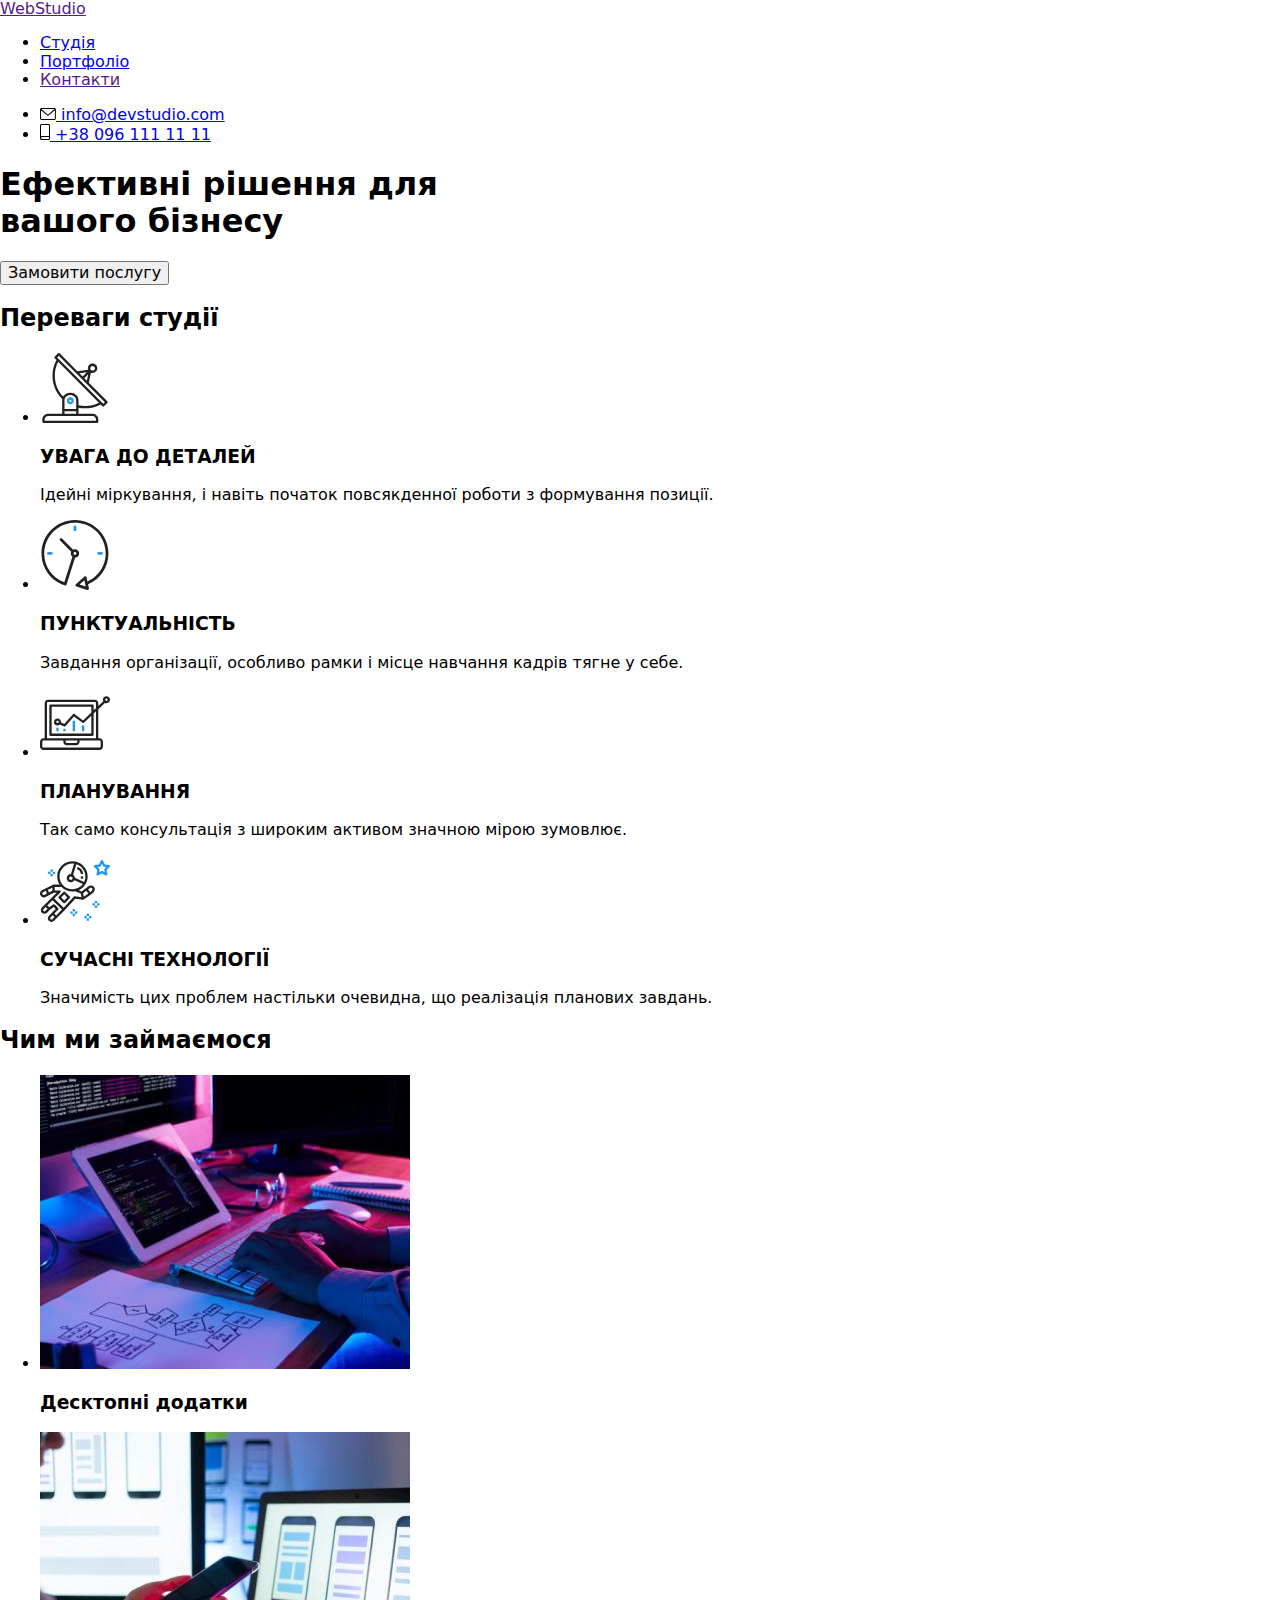
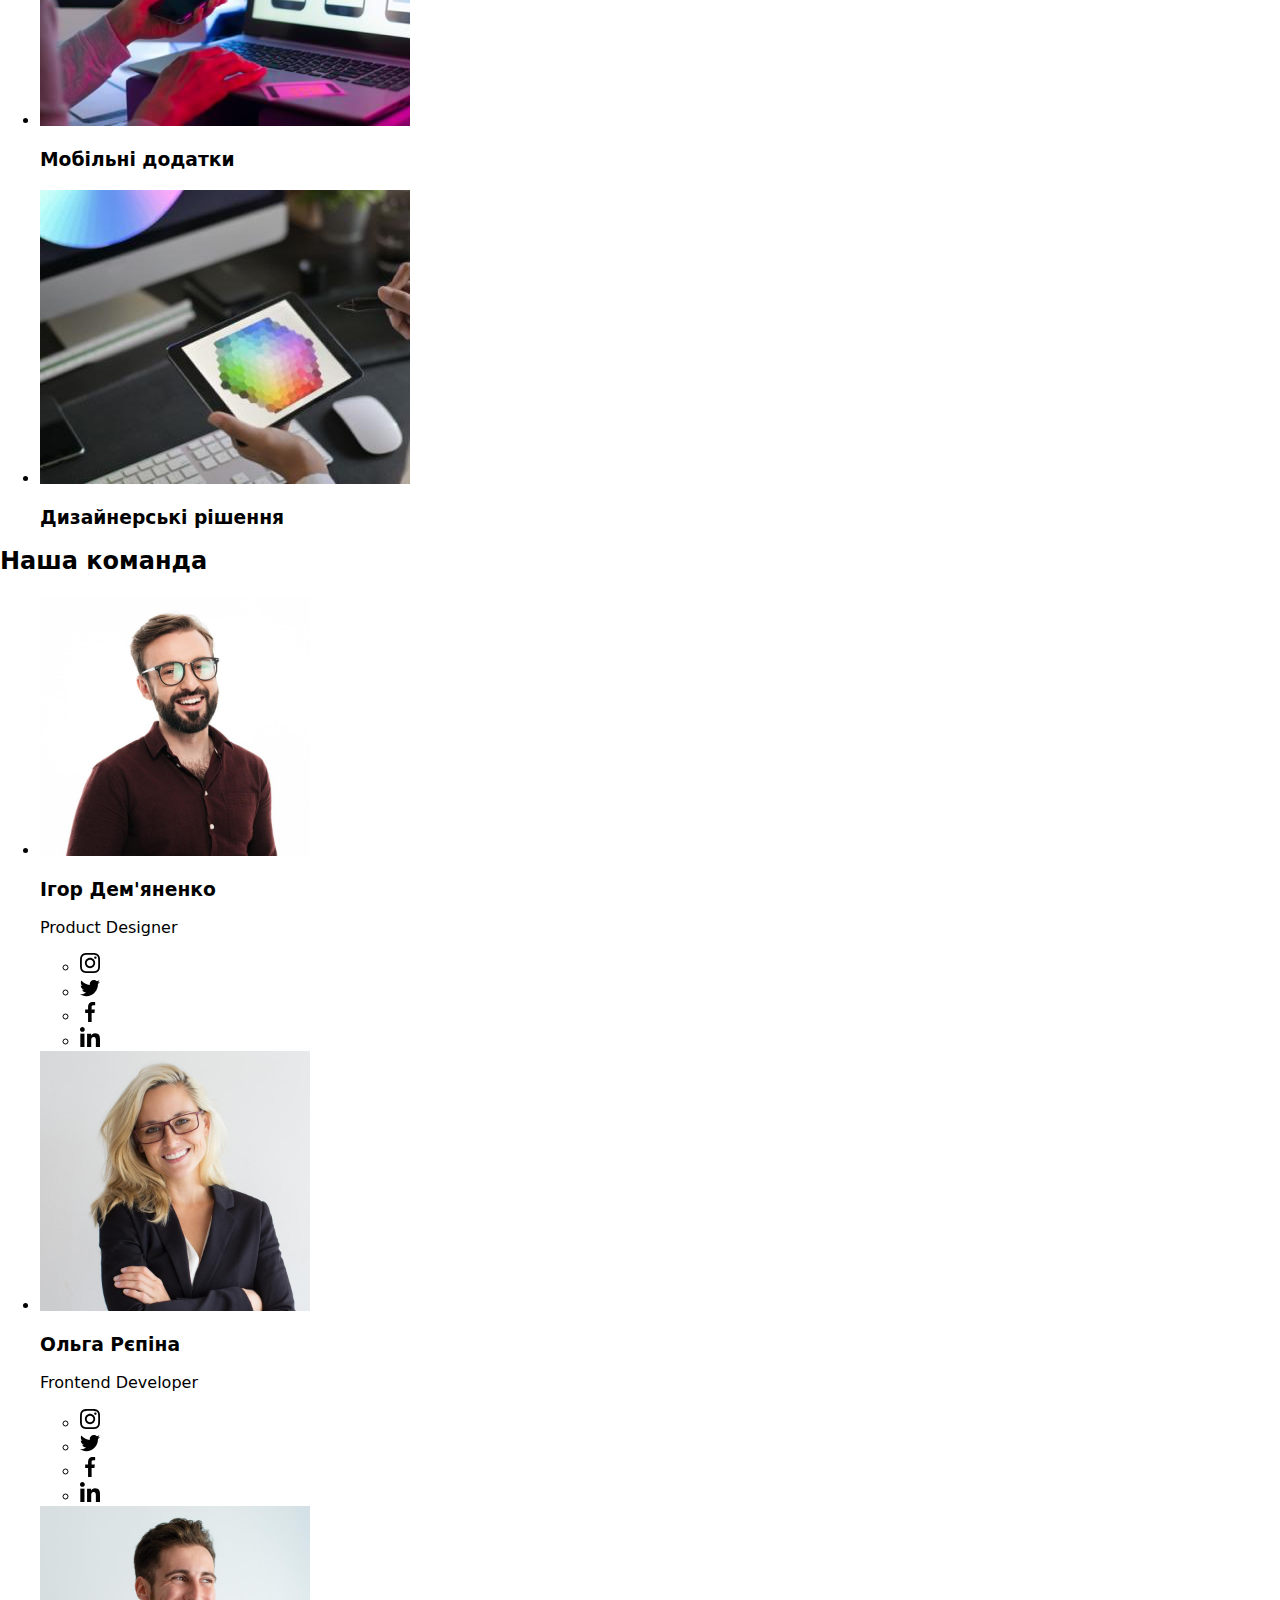
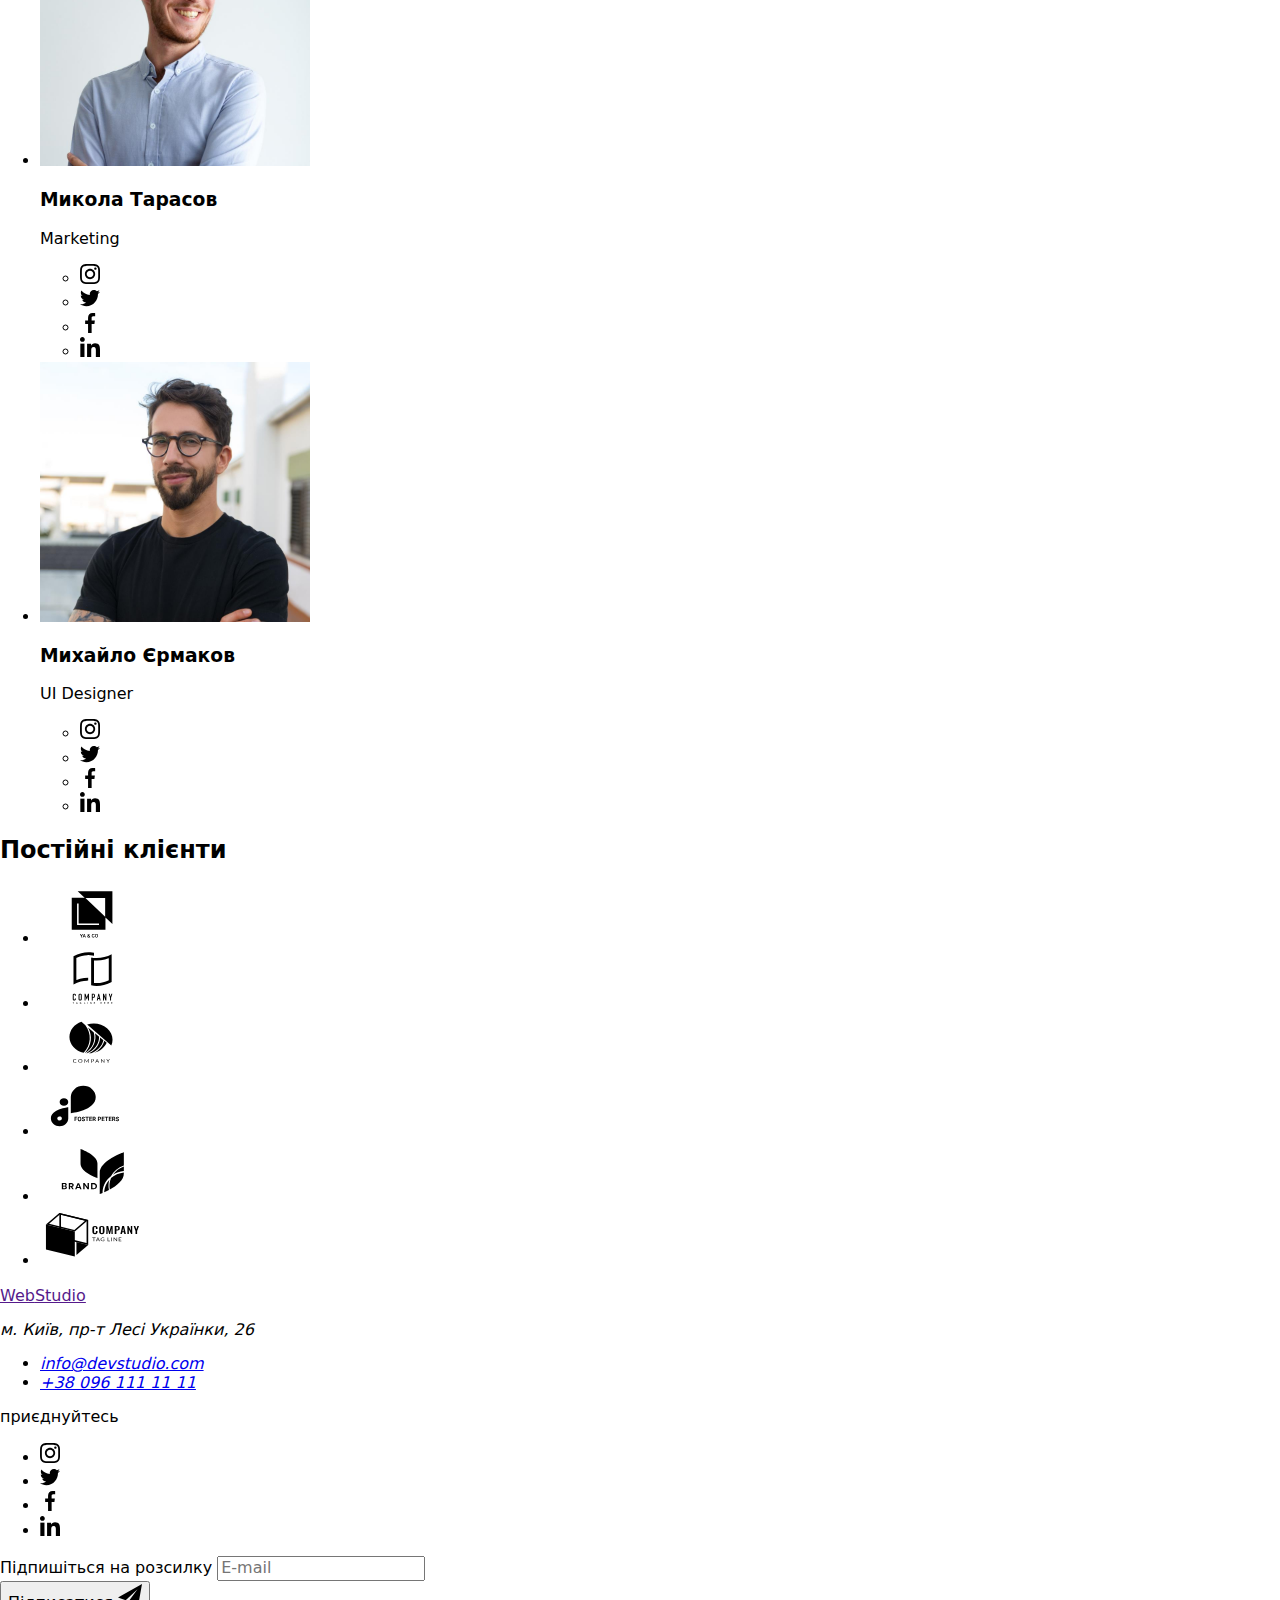
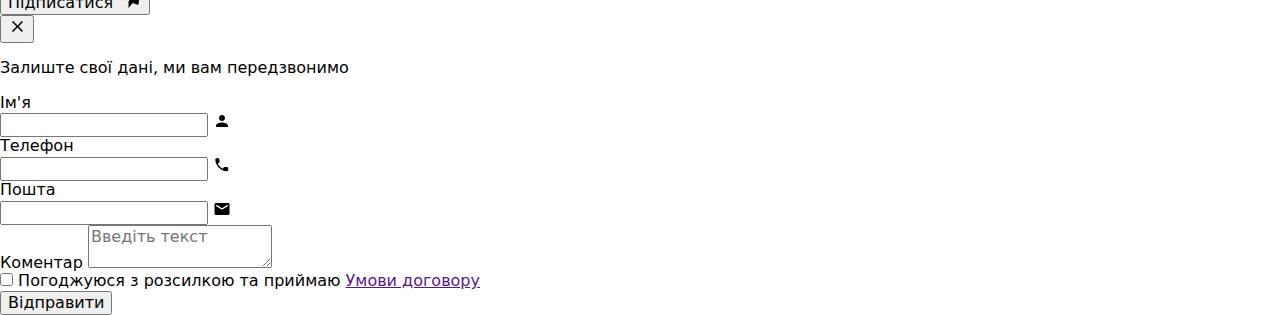
==== commit c95e79f0: "Update index.html" ====
--- a/index.html
+++ b/index.html
@@ -15,7 +15,7 @@
       rel="stylesheet"
       href="https://cdnjs.cloudflare.com/ajax/libs/modern-normalize/1.1.0/modern-normalize.min.css"
     />
-    <link rel="stylesheet" href="./css/styles.css" />
+    <link rel="stylesheet" href="./css/main.min.css">
   </head>
 
   <body>
@@ -590,7 +590,7 @@
             >
           </div>
 
-          <button type="submit" class="button contact-form__button">Відправити</button>
+          <button type="submit" class="button contact-form__button modal-button">Відправити</button>
         </form>
       </div>
     </div>
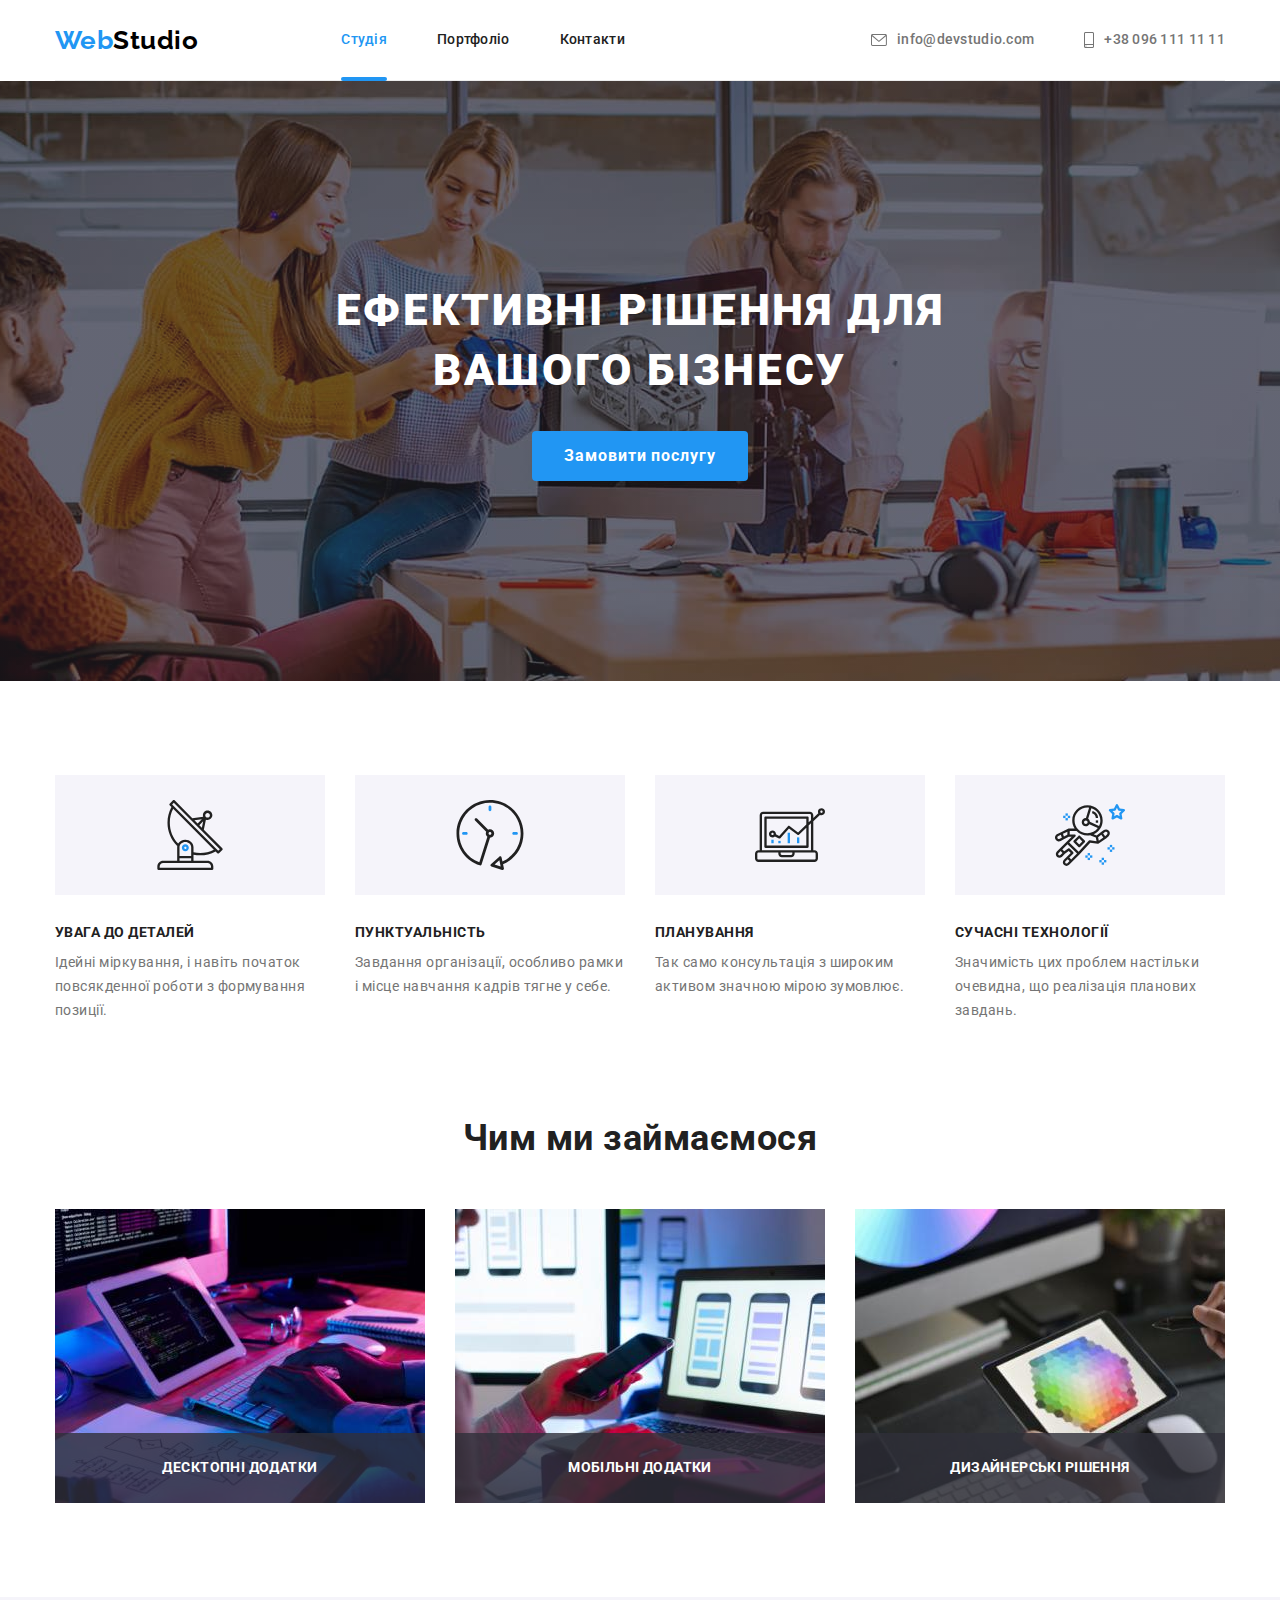
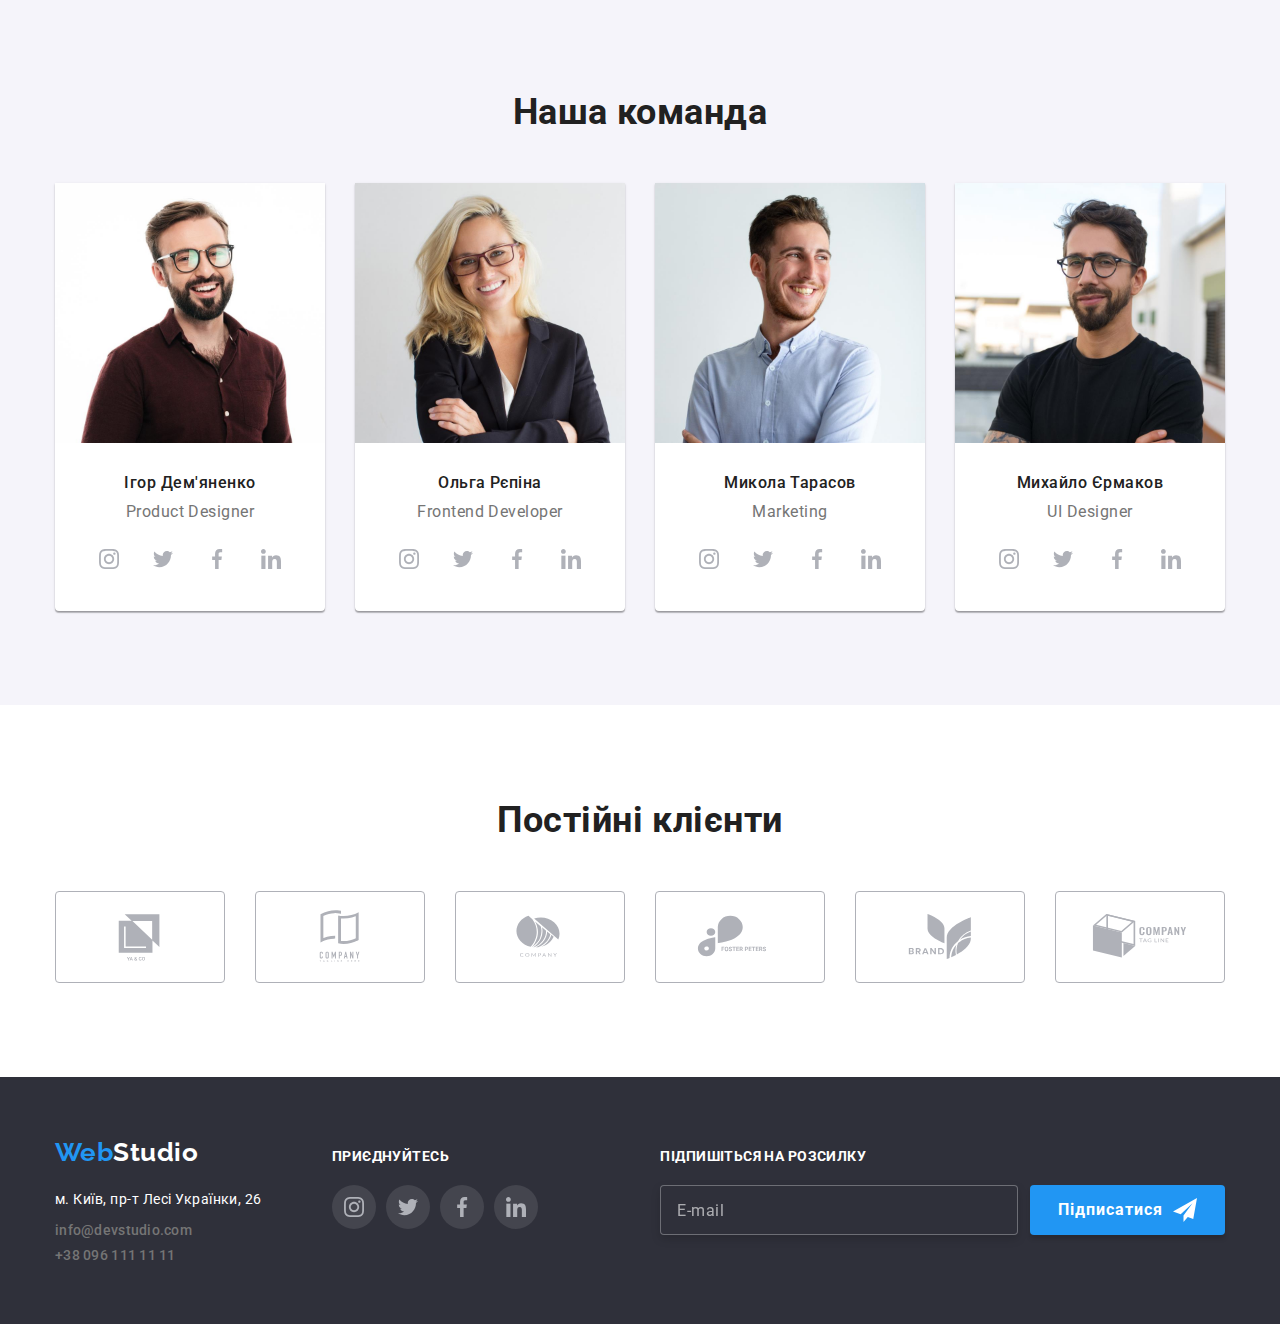
==== commit 18ff593d: "Update index.html" ====
--- a/index.html
+++ b/index.html
@@ -21,39 +21,41 @@
   <body>
     <!--Header-->
     <header class="page-header">
-      <div class="container page-header__container">
-        <nav class="main-nav">
-          <a class="logo link" href=""><span class="logo--accent">Web</span>Studio</a>
-
-          <ul class="site-nav list">
-            <li class="site-nav__item">
-              <a href="./index.html" class="site-nav__link link site-nav__link--current">Студія</a>
-            </li>
-            <li class="site-nav__item">
-              <a href="./portfolio.html" class="site-nav__link link">Портфоліо</a>
-            </li>
-            <li class="site-nav__item"><a href="" class="site-nav__link link">Контакти</a></li>
+      <div class="container">
+        <div class="page-header__container">
+          <nav class="main-nav">
+            <a class="logo link" href=""><span class="logo--accent">Web</span>Studio</a>
+  
+            <ul class="site-nav">
+              <li class="site-nav__item">
+                <a href="./index.html" class="site-nav__link link site-nav__link--current">Студія</a>
+              </li>
+              <li class="site-nav__item">
+                <a href="./portfolio.html" class="site-nav__link link">Портфоліо</a>
+              </li>
+              <li class="site-nav__item"><a href="" class="site-nav__link link">Контакти</a></li>
+            </ul>
+          </nav>
+  
+          <ul class="contacts">
+            <li class="contacts__item page-header__contacts">
+              <a class="contacts__link link" href="mailto:info@devstudio.com">
+                <svg class="contacts__icon" width="16" height="12">
+                  <use href="./images/icons.svg#envelope"></use>
+                </svg>
+                info@devstudio.com</a
+              >
+            </li>
+            <li class="contacts__item page-header__contacts">
+              <a class="contacts__link link" href="tel:+380961111111">
+                <svg class="contacts__icon" width="10" height="16">
+                  <use href="./images/icons.svg#smartphone"></use>
+                </svg>
+                +38 096 111 11 11</a
+              >
+            </li>
           </ul>
-        </nav>
-
-        <ul class="contacts list">
-          <li class="contacts__item page-header__contacts">
-            <a class="contacts__link link" href="mailto:info@devstudio.com">
-              <svg class="contacts__icon" width="16" height="12">
-                <use href="./images/icons.svg#envelope"></use>
-              </svg>
-              info@devstudio.com</a
-            >
-          </li>
-          <li class="contacts__item page-header__contacts">
-            <a class="contacts__link link" href="tel:+380961111111">
-              <svg class="contacts__icon" width="10" height="16">
-                <use href="./images/icons.svg#smartphone"></use>
-              </svg>
-              +38 096 111 11 11</a
-            >
-          </li>
-        </ul>
+        </div>
       </div>
     </header>
 
@@ -74,7 +76,7 @@
       <section class="section features">
         <div class="container">
           <h2 class="section__title visually-hidden">Переваги студії</h2>
-          <ul class="features__list list">
+          <ul class="features__list">
             <li class="features__item">
               <div class="features__wrapper">
                 <svg class="features__icon" width="70px" height="70px">
@@ -130,7 +132,7 @@
       <section class="section activity no-padding-top">
         <div class="container">
           <h2 class="section__title">Чим ми займаємося</h2>
-          <ul class="activity__list list">
+          <ul class="activity__list">
             <li class="activity__item">
               <div class="activity__wrapper">
                 <img
@@ -175,7 +177,7 @@
       <section class="section team">
         <div class="container">
           <h2 class="section__title">Наша команда</h2>
-          <ul class="team__list list">
+          <ul class="team__list">
             <li class="team__item">
               <img
                 class="team__image"
@@ -187,7 +189,7 @@
               <div class="team__inner">
                 <h3 class="team__subtitle">Ігор Дем'яненко</h3>
                 <p class="team__desc" lang="en">Product Designer</p>
-                <ul class="social-list list">
+                <ul class="social-list">
                   <li class="social-list__item">
                     <a href="" class="social-list__link">
                       <svg class="social-list__icon" width="20px" height="20px">
@@ -230,7 +232,7 @@
               <div class="team__inner">
                 <h3 class="team__subtitle">Ольга Рєпіна</h3>
                 <p class="team__desc" lang="en">Frontend Developer</p>
-                <ul class="social-list list">
+                <ul class="social-list">
                   <li class="social-list__item">
                     <a href="" class="social-list__link">
                       <svg class="social-list__icon" width="20px" height="20px">
@@ -273,7 +275,7 @@
               <div class="team__inner">
                 <h3 class="team__subtitle">Микола Тарасов</h3>
                 <p class="team__desc" lang="en">Marketing</p>
-                <ul class="social-list list">
+                <ul class="social-list">
                   <li class="social-list__item">
                     <a href="" class="social-list__link">
                       <svg class="social-list__icon" width="20px" height="20px">
@@ -316,7 +318,7 @@
               <div class="team__inner">
                 <h3 class="team__subtitle">Михайло Єрмаков</h3>
                 <p class="team__desc" lang="en">UI Designer</p>
-                <ul class="social-list list">
+                <ul class="social-list">
                   <li class="social-list__item">
                     <a href="" class="social-list__link">
                       <svg class="social-list__icon" width="20px" height="20px">
@@ -356,7 +358,7 @@
       <section class="section clients">
         <div class="container">
           <h2 class="section__title">Постійні клієнти</h2>
-          <ul class="clients__list list">
+          <ul class="clients__list">
             <li class="clients__item">
               <a href="" class="clients__link">
                 <svg class="clients__icon" width="106px" height="60px">
@@ -406,100 +408,102 @@
 
     <!-- Footer -->
     <footer class="page-footer">
-      <div class="container page-footer__container">
-        <div class="page-footer__content">
-          <div class="page-footer__wrapper">
-            <a class="logo link page-footer__logo" href=""
-              ><span class="logo--accent">Web</span>Studio</a
-            >
-
-            <address class="address">
-              <p class="address__text">м. Київ, пр-т Лесі Українки, 26</p>
-              <ul class="contacts list page-footer__contacts">
-                <li class="contacts__item">
-                  <a class="contacts__link page-footer__email link" href="mailto:info@devstudio.com"
-                    >info@devstudio.com</a
-                  >
+      <div class="container">
+        <div class=" page-footer__container">
+          <div class="page-footer__content">
+            <div class="page-footer__wrapper">
+              <a class="logo link page-footer__logo" href=""
+                ><span class="logo--accent">Web</span>Studio</a
+              >
+  
+              <address class="address">
+                <p class="address__text">м. Київ, пр-т Лесі Українки, 26</p>
+                <ul class="contacts page-footer__contacts">
+                  <li class="contacts__item">
+                    <a class="contacts__link page-footer__email link" href="mailto:info@devstudio.com"
+                      >info@devstudio.com</a
+                    >
+                  </li>
+                  <li class="contacts__item">
+                    <a class="contacts__link link" href="tel:+380961111111">+38 096 111 11 11</a>
+                  </li>
+                </ul>
+              </address>
+            </div>
+  
+            <div class="subscribe">
+              <p class="subscribe__subtitle">приєднуйтесь</p>
+              <ul class="social-list">
+                <li class="social-list__item">
+                  <a href="" class="social-list__link social-list__link--background">
+                    <svg
+                      class="social-list__icon"
+                      width="20px"
+                      height="20px"
+                    >
+                      <use href="./images/icons.svg#instagram"></use>
+                    </svg>
+                  </a>
                 </li>
-                <li class="contacts__item">
-                  <a class="contacts__link link" href="tel:+380961111111">+38 096 111 11 11</a>
+                <li class="social-list__item">
+                  <a href="" class="social-list__link social-list__link--background">
+                    <svg
+                      class="social-list__icon"
+                      width="20px"
+                      height="20px"
+                    >
+                      <use href="./images/icons.svg#twitter"></use>
+                    </svg>
+                  </a>
+                </li>
+                <li class="social-list__item">
+                  <a href="" class="social-list__link social-list__link--background">
+                    <svg
+                      class="social-list__icon"
+                      width="20px"
+                      height="20px"
+                    >
+                      <use href="./images/icons.svg#facebook"></use>
+                    </svg>
+                  </a>
+                </li>
+                <li class="social-list__item">
+                  <a href="" class="social-list__link social-list__link--background">
+                    <svg
+                      class="social-list__icon"
+                      width="20px"
+                      height="20px"
+                    >
+                      <use href="./images/icons.svg#linkedin"></use>
+                    </svg>
+                  </a>
                 </li>
               </ul>
-            </address>
+            </div>
           </div>
-
-          <div class="subscribe">
-            <p class="subscribe__subtitle">приєднуйтесь</p>
-            <ul class="social-list list">
-              <li class="social-list__item">
-                <a href="" class="social-list__link social-list__link--background">
-                  <svg
-                    class="social-list__icon"
-                    width="20px"
-                    height="20px"
-                  >
-                    <use href="./images/icons.svg#instagram"></use>
-                  </svg>
-                </a>
-              </li>
-              <li class="social-list__item">
-                <a href="" class="social-list__link social-list__link--background">
-                  <svg
-                    class="social-list__icon"
-                    width="20px"
-                    height="20px"
-                  >
-                    <use href="./images/icons.svg#twitter"></use>
-                  </svg>
-                </a>
-              </li>
-              <li class="social-list__item">
-                <a href="" class="social-list__link social-list__link--background">
-                  <svg
-                    class="social-list__icon"
-                    width="20px"
-                    height="20px"
-                  >
-                    <use href="./images/icons.svg#facebook"></use>
-                  </svg>
-                </a>
-              </li>
-              <li class="social-list__item">
-                <a href="" class="social-list__link social-list__link--background">
-                  <svg
-                    class="social-list__icon"
-                    width="20px"
-                    height="20px"
-                  >
-                    <use href="./images/icons.svg#linkedin"></use>
-                  </svg>
-                </a>
-              </li>
-            </ul>
-          </div>
-        </div>
-
-        <div class="newsletter">
-          <div class="newsletter__wrapper">
-            <label class="newsletter__label" for="newsletter_email"
-              >Підпишіться на розсилку</label
-            >
-            <input
-              id="newsletter_email"
-              class="newsletter__input"
-              type="email"
-              name="newsletter"
-              placeholder="E-mail"
-            />
-          </div>
-
-          <div class="newsletter__wrapper newsletter__wrapper--flex-end">
-            <button class="button newsletter__button">
-              Підписатися
-              <svg class="button__icon--send" width="24px" height="24px">
-                <use href="./images/icons.svg#send"></use>
-              </svg>
-            </button>
+  
+          <div class="newsletter">
+            <div class="newsletter__wrapper">
+              <label class="newsletter__label" for="newsletter_email"
+                >Підпишіться на розсилку</label
+              >
+              <input
+                id="newsletter_email"
+                class="newsletter__input"
+                type="email"
+                name="newsletter"
+                placeholder="E-mail"
+              />
+            </div>
+  
+            <div class="newsletter__wrapper newsletter__wrapper--flex-end">
+              <button class="button newsletter__button">
+                Підписатися
+                <svg class="button__icon--send" width="24px" height="24px">
+                  <use href="./images/icons.svg#send"></use>
+                </svg>
+              </button>
+            </div>
           </div>
         </div>
       </div>
--- a/css/main.min.css
+++ b/css/main.min.css
@@ -0,0 +1 @@
+:root{--primary-text-color: #212121;--text-color: #757575;--accent-color: #2196F3;--primary-white-color: #ffffff;--second-background-color: #2F303A;--third-background-color: #F5F4FA;--primary-icon-color: #AFB1B8;--transition-dur-and-func: 250ms cubic-bezier(0.4, 0, 0.2, 1)}.visually-hidden{position:absolute;width:1px;height:1px;margin:-1px;border:0;padding:0;white-space:nowrap;-webkit-clip-path:inset(100%);clip-path:inset(100%);clip:rect(0 0 0 0);overflow:hidden}h1,h2,h3,p{margin-top:0;margin-bottom:0}ul{padding:0;margin:0;list-style:none}.link{text-decoration:none}body{background-color:var(--primary-white-color);color:var(--primary-text-color);font-family:"Roboto",sans-serif;letter-spacing:.03em}.container{margin-left:auto;margin-right:auto;width:1200px;padding-left:15px;padding-right:15px}.section{padding-top:94px;padding-bottom:94px}.button{display:inline-block;border:0;border-radius:4px;padding:10px 32px;background-color:var(--accent-color);color:var(--primary-white-color);font-weight:700;font-size:16px;line-height:1.88;letter-spacing:.06em;cursor:pointer}.modal-button{transition:background-color var(--transition-dur-and-func)}.modal-button:hover,.modal-button:focus{background-color:#188ce8}.section__title{margin-bottom:50px;color:var(--primary-text-color);font-weight:700;font-size:36px;line-height:1.17;text-align:center}.logo{color:#000;font-family:"Raleway",sans-serif;font-weight:700;font-size:26px;line-height:1.19}.logo--accent{color:var(--accent-color)}.main-nav{display:flex;align-items:center}.site-nav{display:flex;margin-left:93px}.site-nav__item{margin-left:50px}.site-nav__link{display:block;padding-top:32px;padding-bottom:32px;color:var(--primary-text-color);font-weight:500;font-size:14px;line-height:1.14;letter-spacing:.02em;transition:color var(--transition-dur-and-func)}.site-nav__link:hover,.site-nav__link:focus{color:var(--accent-color)}.site-nav__link--current{position:relative;color:var(--accent-color)}.site-nav__link--current::after{position:absolute;left:0;bottom:-1px;content:"";display:block;width:100%;height:4px;background-color:var(--accent-color);border-radius:2px}.contacts{display:flex;margin-left:auto;align-items:center}.contacts__link{display:flex;align-items:center;color:var(--text-color);color:var(--text-color);font-weight:500;font-size:14px;line-height:1.14;letter-spacing:.02em;transition:color var(--transition-dur-and-func)}.contacts__link:hover,.contacts__link:focus{color:var(--accent-color)}.backdrop{position:fixed;top:0;left:0;z-index:100;width:100%;height:100%;background-color:rgba(0,0,0,.2);opacity:1;transition:opacity var(--transition-dur-and-func),visibility var(--transition-dur-and-func)}.backdrop.is-hidden{opacity:0;visibility:hidden;pointer-events:none}.backdrop.is-hidden .modal{transform:translate(-50%, -50%) scale(0.9)}.modal{position:absolute;top:50%;left:50%;min-width:528px;min-height:581px;padding:40px;border-radius:4px;transform:translate(-50%, -50%) scale(1);transition:transform var(--transition-dur-and-func);background-color:#fff}.close-button{position:absolute;top:8px;right:8px;display:flex;justify-content:center;align-items:center;width:30px;height:30px;border:1px solid rgba(0,0,0,.1);border-radius:50%;background-color:rgba(0,0,0,0);padding:0;cursor:pointer}.contact-form__subtitle{margin-bottom:12px;font-weight:700;font-size:20px;line-height:1.15;text-align:center}.contact-form__label{display:block;margin-bottom:4px;color:var(--text-color);font-weight:400;font-size:12px;line-height:1.17;letter-spacing:.01em}.contact-form__input-wrapper{position:relative;margin-bottom:10px}.contact-form__input{width:100%;height:40px;padding-left:42px;padding-right:10px;padding-top:0;padding-bottom:0;border:1px solid rgba(33,33,33,.2);border-radius:4px;cursor:pointer;transition:border-color var(--transition-dur-and-func)}.contact-form__input:focus{outline:none;border-color:var(--accent-color)}.contact-form__icon{position:absolute;top:50%;left:12px;transform:translateY(-50%);transition:fill var(--transition-dur-and-func)}.contact-form__input:focus+.contact-form__icon{fill:var(--accent-color)}.contact-form__message{width:100%;height:120px;resize:none;margin-bottom:20px;padding:12px 16px;border:1px solid rgba(33,33,33,.2);border-radius:4px;transition:border-color var(--transition-dur-and-func);font-weight:400;font-size:12px;line-height:1.17px;letter-spacing:.01em;cursor:pointer}.contact-form__message:focus{outline:none;border-color:var(--accent-color)}.contact-form__message::-moz-placeholder{font-weight:400;font-size:12px;color:rgba(117,117,117,.5)}.contact-form__message:-ms-input-placeholder{font-weight:400;font-size:12px;color:rgba(117,117,117,.5)}.contact-form__message::placeholder{font-weight:400;font-size:12px;color:rgba(117,117,117,.5)}.contact-form__checkbox-wrapper{display:flex;justify-content:center;margin-bottom:30px}.contact-form__checkbox-desc{display:flex;align-items:center;color:var(--text-color);font-weight:400;font-size:14px;line-height:1.71}.contact-form__checkbox-desc::before{margin-right:7px;width:16px;height:15px;border:1px solid var(--primary-text-color);border-radius:2px;content:"";cursor:pointer;transition:border var(--transition-dur-and-func),background-image var(--transition-dur-and-func)}.contact-form__checkbox:checked+.contact-form__checkbox-desc::before{border:0px;background-image:url(../images/check.svg)}.contact-form__checkbox-link{margin-left:2px;color:var(--accent-color)}.contact-form__button{display:flex;justify-content:center;padding:10px 52px;margin-left:auto;margin-right:auto;box-shadow:0px 4px 4px rgba(0,0,0,.15)}.social-list{display:flex;justify-content:center;-moz-column-gap:10px;column-gap:10px}.social-list__link{display:flex;justify-content:center;align-items:center;width:44px;height:44px;border-radius:50%;color:var(--primary-icon-color);transition:background-color var(--transition-dur-and-func)}.social-list__link:hover,.social-list__link:focus{background-color:var(--accent-color)}.social-list__link--background{background-color:rgba(255,255,255,.1)}.social-list__icon{fill:currentColor;transition:fill var(--transition-dur-and-func)}.social-list__link:hover .social-list__icon,.social-list__link:focus .social-list__icon{fill:var(--primary-white-color)}.page-header__container{display:flex;align-items:center;border-bottom:1px solid #ececec}.page-header__contacts{margin-left:50px}.page-header__contacts:first-child{margin-left:0}.contacts__icon{margin-right:10px;fill:currentColor}.hero{padding:200px 0px;background-color:#c4c4c4;text-align:center}.overlay{max-width:1600px;height:600px;margin-left:auto;margin-right:auto;background-image:linear-gradient(rgba(47, 48, 58, 0.4), rgba(47, 48, 58, 0.4)),url("../images/header_img.jpg");background-size:cover;background-position:center}.hero__title{margin-bottom:30px;color:#fff;font-weight:900;font-size:44px;line-height:1.36;letter-spacing:.06em;text-transform:uppercase}.features__list{display:flex;gap:30px}.features__item{width:270px}.features__wrapper{display:flex;justify-content:center;align-items:center;margin-bottom:30px;height:120px;background-color:var(--third-background-color)}.features__subtitle{margin-bottom:10px;color:var(--primary-text-color);font-weight:700;font-size:14px;line-height:1.14;text-transform:uppercase}.features__desc{color:var(--text-color);font-size:14px;line-height:1.71}.no-padding-top{padding-top:0}.activity__list{display:flex;gap:30px}.activity__wrapper{position:relative}.activity__image{display:block;position:relative}.activity__subtitle{position:absolute;bottom:0;padding-top:27px;padding-bottom:27px;width:100%;background:rgba(47,48,58,.8);color:var(--primary-white-color);font-weight:700;font-size:14px;line-height:1.14;text-align:center;letter-spacing:.03em;text-transform:uppercase}.team{background-color:var(--third-background-color)}.team__list{display:flex;gap:30px}.team__item{background-color:var(--primary-white-color);box-shadow:0px 1px 3px rgba(0,0,0,.12),0px 1px 1px rgba(0,0,0,.14),0px 2px 1px rgba(0,0,0,.2);border-radius:0px 0px 4px 4px}.team__image{display:block}.team__inner{padding-top:30px;padding-bottom:30px;padding-left:10px;padding-right:10px;text-align:center}.team__subtitle{margin-bottom:10px;color:var(--primary-text-color);font-weight:500;font-size:16px;line-height:1.19}.team__desc{margin-bottom:16px;color:var(--text-color);font-size:16px;line-height:1.19}.clients__list{display:flex;justify-content:center;-moz-column-gap:30px;column-gap:30px}.clients__link{display:flex;justify-content:center;align-items:center;width:170px;height:92px;border:1px solid var(--primary-icon-color);border-radius:4px;color:var(--primary-icon-color);transition:border-color var(--transition-dur-and-func)}.clients__link:hover,.clients__link:focus{border-color:var(--accent-color)}.clients__icon{fill:currentColor;transition:fill var(--transition-dur-and-func)}.clients__link:hover .clients__icon,.clients__link:focus .clients__icon{fill:var(--accent-color)}.page-footer{padding-top:60px;padding-bottom:60px;background-color:var(--second-background-color)}.page-footer__container{display:flex;align-items:baseline}.page-footer__content{display:flex;align-items:baseline}.page-footer__wrapper{display:flex;flex-direction:column}.page-footer__logo{display:inline-block;margin-bottom:20px;color:var(--primary-white-color)}.address{font-style:normal}.address__text{margin-bottom:9px;color:var(--primary-white-color);font-style:normal;font-size:14px;line-height:1.71}.page-footer__contacts{display:inline-flex;flex-direction:column;align-items:flex-start;gap:9px;color:rgba(255,255,255,.6)}.subscribe{display:flex;flex-direction:column;margin-left:70px}.subscribe__subtitle{margin-bottom:20px;font-weight:700;font-size:14px;line-height:1.14;letter-spacing:.03em;text-transform:uppercase;color:#fff}.newsletter{display:flex;margin-left:auto}.newsletter__wrapper{display:flex;flex-direction:column}.newsletter__label{margin-bottom:20px;color:var(--primary-white-color);font-weight:700;font-size:14px;line-height:1.14;letter-spacing:.03em;text-transform:uppercase}.newsletter__input{width:358px;height:50px;padding-top:15px;padding-bottom:15px;padding-left:16px;padding-right:10px;border:1px solid rgba(255,255,255,.3);filter:drop-shadow(0px 4px 4px rgba(0, 0, 0, 0.15));background-color:var(--second-background-color);border-radius:4px;color:var(--primary-white-color);transition:border-color var(--transition-dur-and-func)}.newsletter__input:focus{outline:none;border-color:var(--accent-color)}.newsletter__input::-moz-placeholder{font-weight:400;font-size:16px;line-height:1.25;letter-spacing:.03em;color:rgba(255,255,255,.6)}.newsletter__input:-ms-input-placeholder{font-weight:400;font-size:16px;line-height:1.25;letter-spacing:.03em;color:rgba(255,255,255,.6)}.newsletter__input::placeholder{font-weight:400;font-size:16px;line-height:1.25;letter-spacing:.03em;color:rgba(255,255,255,.6)}.newsletter__wrapper--flex-end{display:flex;flex-direction:row;align-items:flex-end}.newsletter__button{display:inline-flex;align-items:center;margin-left:12px;padding-top:10px;padding-bottom:10px;padding-left:28px;padding-right:28px;box-shadow:0px 4px 4px rgba(0,0,0,.15)}.button__icon--send{fill:currentColor;margin-left:10px}.filter{display:flex;justify-content:center;gap:8px;margin-bottom:50px}.filter__button{display:inline-block;border:0;border-radius:4px;padding:6px 22px;background-color:var(--third-background-color);color:var(--primary-text-color);font-weight:500;font-size:16px;line-height:1.62;letter-spacing:.03em;text-align:center;cursor:pointer;transition:box-shadow var(--transition-dur-and-func),background-color var(--transition-dur-and-func),color var(--transition-dur-and-func)}.filter__button:hover,.filter__button:focus{box-shadow:0px 3px 1px rgba(0,0,0,.1),0px 1px 2px rgba(0,0,0,.08),0px 2px 2px rgba(0,0,0,.12);background-color:var(--accent-color);color:var(--primary-white-color)}.portfolio__list{display:flex;flex-wrap:wrap;margin:-15px}.portfolio__item{width:370px;margin:15px}.portfolio__link{display:block}.portfolio__link:hover,.portfolio__link:focus{box-shadow:0px 1px 1px rgba(0,0,0,.12),0px 4px 4px rgba(0,0,0,.06),1px 4px 6px rgba(0,0,0,.16)}.portfolio__image{display:block}.portfolio__inner{width:100%;padding-top:20px;padding-bottom:19px;padding-left:23px;padding-right:23px;border-right-width:1px;border-right-style:solid;border-right-color:#eee;border-bottom-width:1px;border-bottom-style:solid;border-bottom-color:#eee;border-left-width:1px;border-left-style:solid;border-left-color:#eee}.portfolio__subtitle{margin-bottom:4px;color:var(--primary-text-color);font-weight:700;font-size:18px;line-height:2;letter-spacing:.06em}.portfolio__desc{color:var(--text-color);font-size:16px;line-height:1.88;letter-spacing:.03em}.portfolio__wrapper{position:relative;overflow:hidden}.portfolio__wrapper::before{display:inline-block;content:"";position:absolute;top:0;left:0;width:100%;height:100%;background-color:rgba(33,150,243,.9);transform:translateY(100%);transition:transform var(--transition-dur-and-func)}.portfolio__item:hover .portfolio__wrapper::before{transform:translateY(0)}.portfolio__overlay{display:flex;align-items:center;padding-left:24px;padding-right:24px;position:absolute;top:0;left:0;width:100%;height:100%;transform:translateY(100%);transition:transform var(--transition-dur-and-func)}.portfolio__item:hover .portfolio__overlay{transform:translateY(0)}.portfolio__overlay-text{font-weight:400;font-size:18px;line-height:1.56;color:var(--primary-white-color)}/*# sourceMappingURL=main.min.css.map */